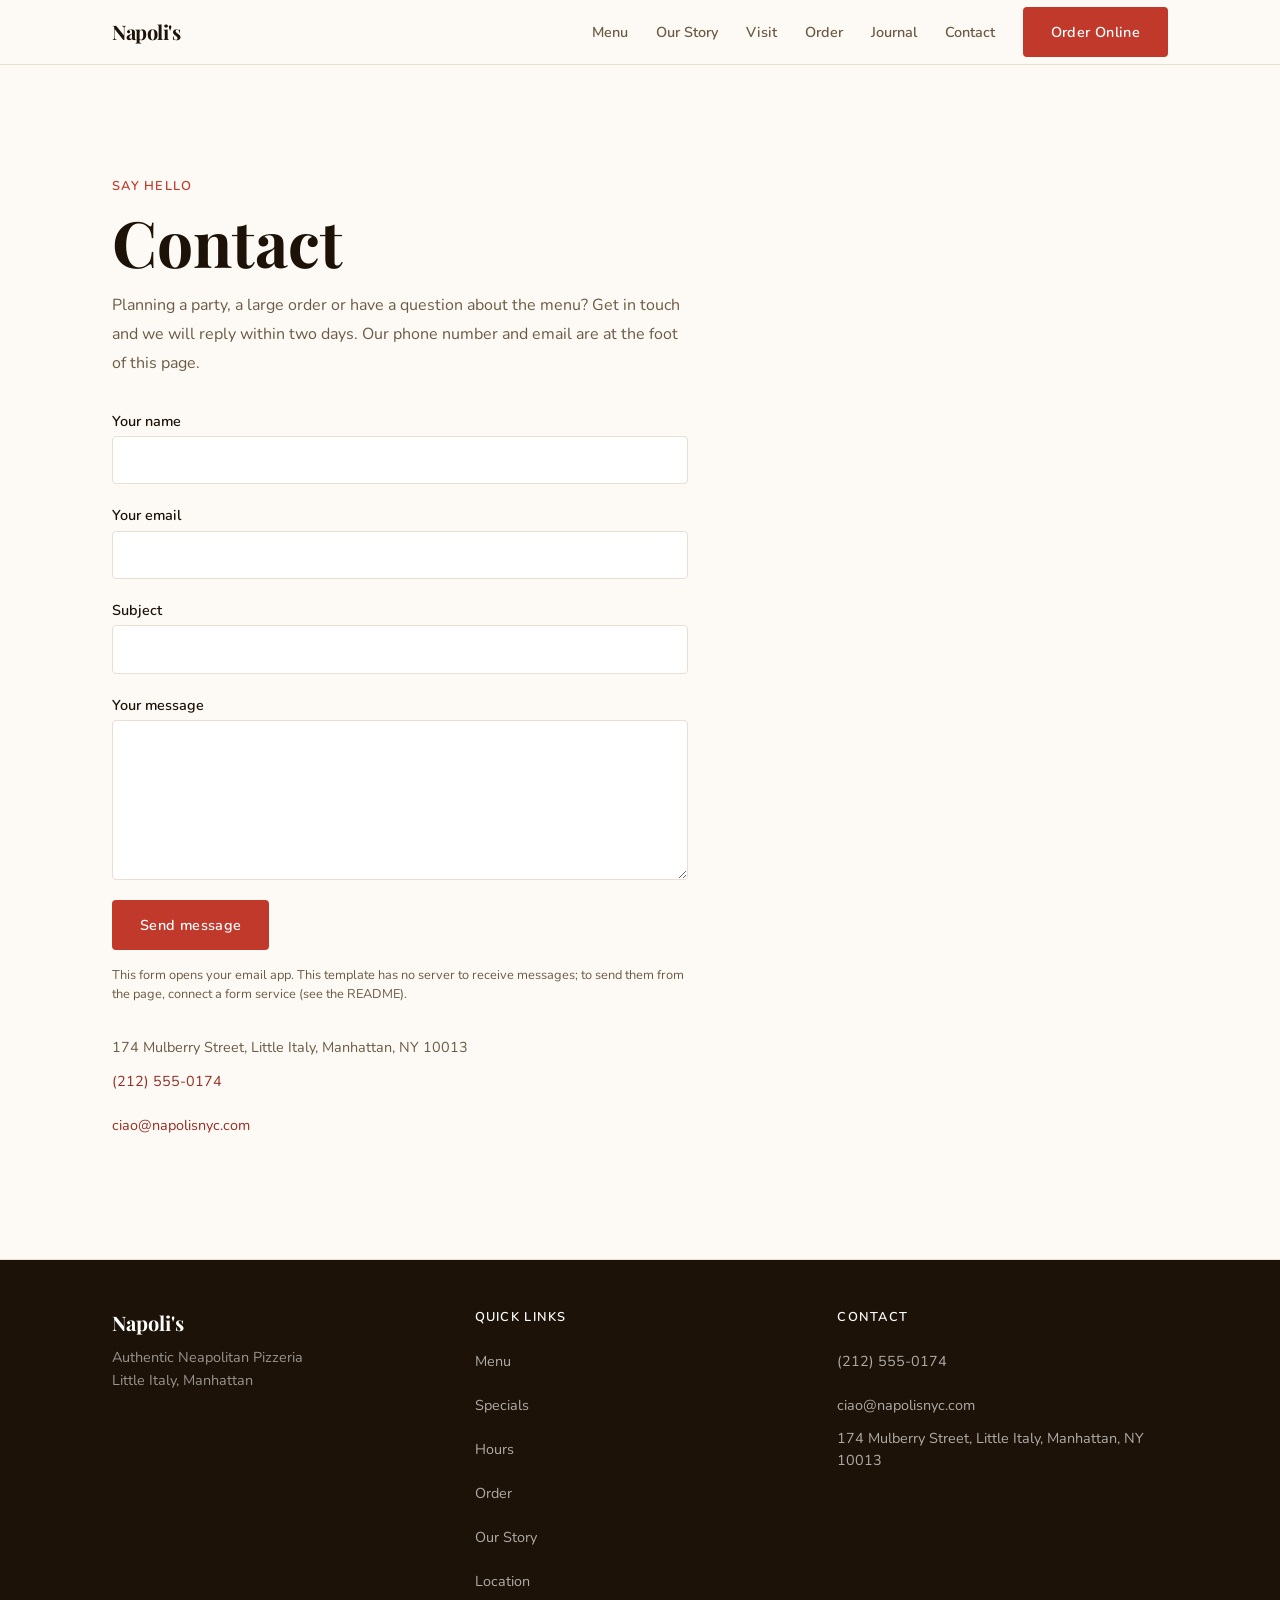
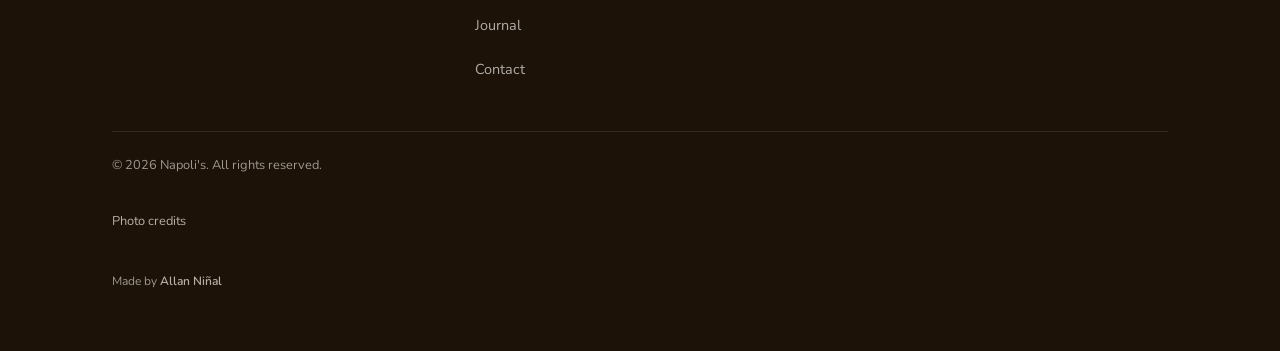
==== contact/index.html @ 5ffc7f44 "Stone Oven HTML edition 1.0.0 Co-Authored-By: Claude Sonnet 5.5 <noreply@anthropic.com> Claude-Sessi" ====
<!DOCTYPE html><html lang="en" class="scroll-smooth" id="top"> <head><meta charset="utf-8"><meta name="viewport" content="width=device-width, initial-scale=1, viewport-fit=cover"><meta name="theme-color" content="#FDFAF5"><meta name="color-scheme" content="light"><title>Contact — Napoli&#39;s</title><meta name="description" content="Write to Napoli's: a party, a large order or a question about the menu."><meta name="author" content="Marco Russo"><link rel="canonical" href="https://example.com/contact/"><meta property="og:title" content="Contact — Napoli's"><meta property="og:description" content="Write to Napoli's: a party, a large order or a question about the menu."><meta property="og:url" content="https://example.com/contact/"><meta property="og:type" content="website"><meta property="og:site_name" content="Napoli's"><meta property="og:locale" content="en_US"><meta property="og:image" content="https://example.com/og-image.png"><meta property="og:image:type" content="image/png"><meta property="og:image:width" content="1200"><meta property="og:image:height" content="630"><meta property="og:image:alt" content="Napoli's — Authentic Neapolitan Pizzeria in Little Italy, Manhattan"><meta name="twitter:card" content="summary_large_image"><meta name="twitter:title" content="Contact — Napoli's"><meta name="twitter:description" content="Write to Napoli's: a party, a large order or a question about the menu."><meta name="twitter:image" content="https://example.com/og-image.png"><meta name="twitter:image:alt" content="Napoli's — Authentic Neapolitan Pizzeria in Little Italy, Manhattan"><link rel="icon" href="../favicon.svg" type="image/svg+xml"><link rel="apple-touch-icon" href="../favicon.svg"><script type="application/ld+json">{"@context":"https://schema.org","@type":"BreadcrumbList","itemListElement":[{"@type":"ListItem","position":1,"name":"Home","item":"https://example.com/"},{"@type":"ListItem","position":2,"name":"Contact","item":"https://example.com/contact/"}]}</script><link rel="stylesheet" href="../assets/index.D8tE88VY.css"></head> <body class="min-h-screen flex flex-col antialiased bg-bg text-text"> <header class="sticky top-0 z-50 bg-bg border-b border-border" style="backdrop-filter: blur(8px); background-color: rgba(253,250,245,0.95);" data-astro-cid-ctg3m53h> <div class="container-x" data-astro-cid-ctg3m53h> <div class="flex items-center justify-between h-16 gap-4" data-astro-cid-ctg3m53h> <!-- Logo / Name --> <a href="../index.html" class="font-display font-bold text-xl text-text tracking-tight hover:text-accent transition-colors inline-flex items-center" style="min-height:44px;" aria-label="Napoli's — home" data-astro-cid-ctg3m53h> Napoli&#39;s </a> <!-- Desktop nav --> <nav class="hidden lg:flex items-center gap-1" aria-label="Main navigation" data-astro-cid-ctg3m53h> <a href="../menu/index.html" class="nav-link px-3 py-2 text-sm font-sans font-semibold text-text-muted hover:text-accent transition-colors rounded" data-astro-cid-ctg3m53h>Menu</a><a href="../index.html#story" class="nav-link px-3 py-2 text-sm font-sans font-semibold text-text-muted hover:text-accent transition-colors rounded" data-astro-cid-ctg3m53h>Our Story</a><a href="../index.html#hours" class="nav-link px-3 py-2 text-sm font-sans font-semibold text-text-muted hover:text-accent transition-colors rounded" data-astro-cid-ctg3m53h>Visit</a><a href="../index.html#order" class="nav-link px-3 py-2 text-sm font-sans font-semibold text-text-muted hover:text-accent transition-colors rounded" data-astro-cid-ctg3m53h>Order</a><a href="../journal/index.html" class="nav-link px-3 py-2 text-sm font-sans font-semibold text-text-muted hover:text-accent transition-colors rounded" data-astro-cid-ctg3m53h>Journal</a><a href="./index.html" class="nav-link px-3 py-2 text-sm font-sans font-semibold text-text-muted hover:text-accent transition-colors rounded" data-astro-cid-ctg3m53h>Contact</a> <a href="../index.html#order" class="btn-primary ml-3 text-sm" style="min-height:44px;" data-astro-cid-ctg3m53h>Order Online</a> </nav> <!-- Phone: menu (no JavaScript) --> <details class="mobile-menu lg:hidden" data-astro-cid-ctg3m53h> <summary aria-label="Menu" data-astro-cid-ctg3m53h>Menu</summary> <nav aria-label="Mobile navigation" data-astro-cid-ctg3m53h> <a href="../menu/index.html" data-astro-cid-ctg3m53h>Menu</a><a href="../index.html#story" data-astro-cid-ctg3m53h>Our Story</a><a href="../index.html#hours" data-astro-cid-ctg3m53h>Visit</a><a href="../index.html#order" data-astro-cid-ctg3m53h>Order</a><a href="../journal/index.html" data-astro-cid-ctg3m53h>Journal</a><a href="./index.html" data-astro-cid-ctg3m53h>Contact</a> <a href="../index.html#order" class="mobile-menu__cta" data-astro-cid-ctg3m53h>Order Online</a> </nav> </details> </div> </div> </header>  <main class="flex-1">  <section class="container-x section-gap" aria-labelledby="contact-heading"> <div class="max-w-xl"> <p class="label-eyebrow mb-3">Say hello</p> <h1 id="contact-heading" class="font-display font-bold text-text" style="font-size: clamp(2.5rem, 6vw, 4rem); line-height: 1.05;">Contact</h1> <p class="mt-4 text-base text-text-muted" style="line-height: 1.8;">Planning a party, a large order or have a question about the menu? Get in touch and we will reply within two days. Our phone number and email are at the foot of this page.</p> <!--
        No back end. This form opens the visitor's email app, addressed to the
        address below. To send messages from the page itself, point `action` at a
        form service (Formspree, Formspark, Web3Forms, Netlify Forms...), remove
        enctype, and set method="post" as that service describes.
      --> <form action="mailto:ciao@napolisnyc.com" method="post" enctype="text/plain" class="mt-8 grid gap-5"> <label class="grid gap-1 text-sm font-semibold text-text">Your name
<input type="text" name="name" required autocomplete="name" class="form-input" style="min-height: 44px;"> </label> <label class="grid gap-1 text-sm font-semibold text-text">Your email
<input type="email" name="email" required autocomplete="email" class="form-input" style="min-height: 44px;"> </label> <label class="grid gap-1 text-sm font-semibold text-text">Subject
<input type="text" name="subject" class="form-input" style="min-height: 44px;"> </label> <label class="grid gap-1 text-sm font-semibold text-text">Your message
<textarea name="message" rows="6" required class="form-input"></textarea> </label> <div><button type="submit" class="btn-primary" style="min-height: 44px;">Send message</button></div> </form> <p class="mt-4 text-xs text-text-muted">
This form opens your email app. This template has no server to receive messages; to send them from the page, connect a form service (see the README).
</p> <address class="not-italic mt-8 text-sm text-text-muted"> 174 Mulberry Street, Little Italy, Manhattan, NY 10013<br> <a href="tel:2125550174" class="text-accent-dark" style="display: inline-flex; align-items: center; min-height: 44px;">(212) 555-0174</a><br> <a href="mailto:ciao@napolisnyc.com" class="text-accent-dark" style="display: inline-flex; align-items: center; min-height: 44px;">ciao@napolisnyc.com</a> </address> </div> </section>  </main> <footer class="bg-text py-12 border-t border-border" style="background-color:#1C1208;" data-astro-cid-gcn2mc3v> <div class="container-x" data-astro-cid-gcn2mc3v> <div class="grid sm:grid-cols-3 gap-8 mb-10" data-astro-cid-gcn2mc3v> <!-- Brand --> <div data-astro-cid-gcn2mc3v> <p class="font-display font-bold text-xl mb-2" style="color:#FFFFFF;" data-astro-cid-gcn2mc3v>Napoli&#39;s</p> <p class="font-sans text-sm leading-relaxed" style="color:rgba(255,255,255,0.55);" data-astro-cid-gcn2mc3v> Authentic Neapolitan Pizzeria<br data-astro-cid-gcn2mc3v> Little Italy, Manhattan </p> </div> <!-- Quick links --> <nav aria-label="Footer navigation" data-astro-cid-gcn2mc3v> <p class="font-sans text-xs font-semibold uppercase tracking-widest mb-3" style="color:#FFFFFF;" data-astro-cid-gcn2mc3v>Quick Links</p> <ul data-astro-cid-gcn2mc3v> <li data-astro-cid-gcn2mc3v> <a href="../menu/index.html" class="font-sans text-sm hover:text-accent transition-colors" style="color:rgba(255,255,255,0.65);display:flex;align-items:center;min-height:44px;" data-astro-cid-gcn2mc3v> Menu </a> </li><li data-astro-cid-gcn2mc3v> <a href="../index.html#specials" class="font-sans text-sm hover:text-accent transition-colors" style="color:rgba(255,255,255,0.65);display:flex;align-items:center;min-height:44px;" data-astro-cid-gcn2mc3v> Specials </a> </li><li data-astro-cid-gcn2mc3v> <a href="../index.html#hours" class="font-sans text-sm hover:text-accent transition-colors" style="color:rgba(255,255,255,0.65);display:flex;align-items:center;min-height:44px;" data-astro-cid-gcn2mc3v> Hours </a> </li><li data-astro-cid-gcn2mc3v> <a href="../index.html#order" class="font-sans text-sm hover:text-accent transition-colors" style="color:rgba(255,255,255,0.65);display:flex;align-items:center;min-height:44px;" data-astro-cid-gcn2mc3v> Order </a> </li><li data-astro-cid-gcn2mc3v> <a href="../index.html#story" class="font-sans text-sm hover:text-accent transition-colors" style="color:rgba(255,255,255,0.65);display:flex;align-items:center;min-height:44px;" data-astro-cid-gcn2mc3v> Our Story </a> </li><li data-astro-cid-gcn2mc3v> <a href="../index.html#location" class="font-sans text-sm hover:text-accent transition-colors" style="color:rgba(255,255,255,0.65);display:flex;align-items:center;min-height:44px;" data-astro-cid-gcn2mc3v> Location </a> </li><li data-astro-cid-gcn2mc3v> <a href="../journal/index.html" class="font-sans text-sm hover:text-accent transition-colors" style="color:rgba(255,255,255,0.65);display:flex;align-items:center;min-height:44px;" data-astro-cid-gcn2mc3v> Journal </a> </li><li data-astro-cid-gcn2mc3v> <a href="./index.html" class="font-sans text-sm hover:text-accent transition-colors" style="color:rgba(255,255,255,0.65);display:flex;align-items:center;min-height:44px;" data-astro-cid-gcn2mc3v> Contact </a> </li> </ul> </nav> <!-- Contact --> <div data-astro-cid-gcn2mc3v> <p class="font-sans text-xs font-semibold uppercase tracking-widest mb-3" style="color:#FFFFFF;" data-astro-cid-gcn2mc3v>Contact</p> <ul data-astro-cid-gcn2mc3v> <li data-astro-cid-gcn2mc3v> <a href="tel:2125550174" class="font-sans text-sm hover:text-accent transition-colors" style="color:rgba(255,255,255,0.65);display:flex;align-items:center;min-height:44px;" data-astro-cid-gcn2mc3v> (212) 555-0174 </a> </li> <li data-astro-cid-gcn2mc3v> <a href="mailto:ciao@napolisnyc.com" class="font-sans text-sm hover:text-accent transition-colors" style="color:rgba(255,255,255,0.65);display:flex;align-items:center;min-height:44px;" data-astro-cid-gcn2mc3v> ciao@napolisnyc.com </a> </li> <li data-astro-cid-gcn2mc3v> <a href="https://maps.google.com/?q=174+Mulberry+Street+New+York+NY+10013" class="font-sans text-sm hover:text-accent transition-colors" style="color:rgba(255,255,255,0.65);display:flex;align-items:center;min-height:44px;" target="_blank" rel="noopener noreferrer" data-astro-cid-gcn2mc3v> 174 Mulberry Street, Little Italy, Manhattan, NY 10013 </a> </li> </ul> </div> </div> <div class="border-t pt-6 flex flex-col sm:flex-row items-center justify-between gap-4" style="border-color:rgba(255,255,255,0.1);" data-astro-cid-gcn2mc3v> <p class="font-sans text-xs" style="color:#9E9890;" data-astro-cid-gcn2mc3v>
&copy; 2026 Napoli&#39;s. All rights reserved.
</p> </div> <!-- Photo credits. Required while you use the demo photos (Unsplash asks for
         the photographer and a link). Delete this whole <details> block once you
         have replaced the photos with your own. --> <details class="mt-6 text-xs" style="color:#B8B0A8;" data-photo-credits data-astro-cid-gcn2mc3v> <summary style="cursor:pointer;min-height:44px;display:flex;align-items:center;" data-astro-cid-gcn2mc3v>Photo credits</summary> <p class="mt-2" data-astro-cid-gcn2mc3v>
Demo photographs from <a href="https://unsplash.com/?utm_source=allanninal_dev&utm_medium=referral" style="color:#FFFFFF;text-decoration:underline;" data-astro-cid-gcn2mc3v>Unsplash</a>. Replace them, and these credits, with your own before launch.
</p> <ul class="mt-2 space-y-1" data-astro-cid-gcn2mc3v> <li data-astro-cid-gcn2mc3v>The wood-fired oven: Photo by <a href="https://unsplash.com/@weareambitious?utm_source=allanninal_dev&utm_medium=referral" style="color:#FFFFFF;text-decoration:underline;" data-astro-cid-gcn2mc3v>Ambitious Studio* / Rick Barrett</a> on <a href="https://unsplash.com/photos/souvaTHUJkY?utm_source=allanninal_dev&utm_medium=referral" style="color:#FFFFFF;text-decoration:underline;" data-astro-cid-gcn2mc3v>Unsplash</a></li><li data-astro-cid-gcn2mc3v>A Margherita pizza: Photo by <a href="https://unsplash.com/@aurel__lens?utm_source=allanninal_dev&utm_medium=referral" style="color:#FFFFFF;text-decoration:underline;" data-astro-cid-gcn2mc3v>Aurélien Lemasson-Théobald</a> on <a href="https://unsplash.com/photos/x00CzBt4Dfk?utm_source=allanninal_dev&utm_medium=referral" style="color:#FFFFFF;text-decoration:underline;" data-astro-cid-gcn2mc3v>Unsplash</a></li> </ul> </details>  <p class="maker-credit" data-maker-credit="1" data-astro-cid-gcn2mc3v>Made by <a style="display: inline-flex; align-items: center; min-height: 44px;" href="https://www.linkedin.com/in/allanninal/" data-maker-credit="1" target="_blank" rel="noopener noreferrer" data-astro-cid-gcn2mc3v>Allan Ni&ntilde;al</a></p> </div> </footer>   <!-- Scroll-reveal observer --> <script>
      (function () {
        if (!window.IntersectionObserver) return;
        var els = document.querySelectorAll('.reveal');
        var observer = new IntersectionObserver(
          function (entries) {
            entries.forEach(function (entry) {
              if (entry.isIntersecting) {
                entry.target.classList.add('visible');
                observer.unobserve(entry.target);
              }
            });
          },
          { threshold: 0.08 }
        );
        els.forEach(function (el) { observer.observe(el); });
      })();
    </script> </body> </html>
---- assets/index.D8tE88VY.css ----
@font-face{font-family:Playfair Display;font-style:normal;font-display:swap;font-weight:400;src:url(./playfair-display-cyrillic-400-normal.CjW2EstV.woff2) format("woff2"),url(./playfair-display-cyrillic-400-normal.ZiRag6zj.woff) format("woff");unicode-range:U+0301,U+0400-045F,U+0490-0491,U+04B0-04B1,U+2116}@font-face{font-family:Playfair Display;font-style:normal;font-display:swap;font-weight:400;src:url(./playfair-display-vietnamese-400-normal.BV2APVTb.woff2) format("woff2"),url(./playfair-display-vietnamese-400-normal.BbvUAu4N.woff) format("woff");unicode-range:U+0102-0103,U+0110-0111,U+0128-0129,U+0168-0169,U+01A0-01A1,U+01AF-01B0,U+0300-0301,U+0303-0304,U+0308-0309,U+0323,U+0329,U+1EA0-1EF9,U+20AB}@font-face{font-family:Playfair Display;font-style:normal;font-display:swap;font-weight:400;src:url(./playfair-display-latin-ext-400-normal.BxlSGspa.woff2) format("woff2"),url(./playfair-display-latin-ext-400-normal.qdZwdvNS.woff) format("woff");unicode-range:U+0100-02BA,U+02BD-02C5,U+02C7-02CC,U+02CE-02D7,U+02DD-02FF,U+0304,U+0308,U+0329,U+1D00-1DBF,U+1E00-1E9F,U+1EF2-1EFF,U+2020,U+20A0-20AB,U+20AD-20C0,U+2113,U+2C60-2C7F,U+A720-A7FF}@font-face{font-family:Playfair Display;font-style:normal;font-display:swap;font-weight:400;src:url(./playfair-display-latin-400-normal.CFtfchNt.woff2) format("woff2"),url(./playfair-display-latin-400-normal.DHYHbkg3.woff) format("woff");unicode-range:U+0000-00FF,U+0131,U+0152-0153,U+02BB-02BC,U+02C6,U+02DA,U+02DC,U+0304,U+0308,U+0329,U+2000-206F,U+20AC,U+2122,U+2191,U+2193,U+2212,U+2215,U+FEFF,U+FFFD}@font-face{font-family:Playfair Display;font-style:italic;font-display:swap;font-weight:400;src:url(./playfair-display-cyrillic-400-italic.drKdN10-.woff2) format("woff2"),url(./playfair-display-cyrillic-400-italic.24vVh5t9.woff) format("woff");unicode-range:U+0301,U+0400-045F,U+0490-0491,U+04B0-04B1,U+2116}@font-face{font-family:Playfair Display;font-style:italic;font-display:swap;font-weight:400;src:url(./playfair-display-vietnamese-400-italic.CD15TOr5.woff2) format("woff2"),url(./playfair-display-vietnamese-400-italic.Cpv4sfwY.woff) format("woff");unicode-range:U+0102-0103,U+0110-0111,U+0128-0129,U+0168-0169,U+01A0-01A1,U+01AF-01B0,U+0300-0301,U+0303-0304,U+0308-0309,U+0323,U+0329,U+1EA0-1EF9,U+20AB}@font-face{font-family:Playfair Display;font-style:italic;font-display:swap;font-weight:400;src:url(./playfair-display-latin-ext-400-italic.zVOgzDMq.woff2) format("woff2"),url(./playfair-display-latin-ext-400-italic.CZOjvne0.woff) format("woff");unicode-range:U+0100-02BA,U+02BD-02C5,U+02C7-02CC,U+02CE-02D7,U+02DD-02FF,U+0304,U+0308,U+0329,U+1D00-1DBF,U+1E00-1E9F,U+1EF2-1EFF,U+2020,U+20A0-20AB,U+20AD-20C0,U+2113,U+2C60-2C7F,U+A720-A7FF}@font-face{font-family:Playfair Display;font-style:italic;font-display:swap;font-weight:400;src:url(./playfair-display-latin-400-italic.LeeEXsx5.woff2) format("woff2"),url(./playfair-display-latin-400-italic.hIeePEuE.woff) format("woff");unicode-range:U+0000-00FF,U+0131,U+0152-0153,U+02BB-02BC,U+02C6,U+02DA,U+02DC,U+0304,U+0308,U+0329,U+2000-206F,U+20AC,U+2122,U+2191,U+2193,U+2212,U+2215,U+FEFF,U+FFFD}@font-face{font-family:Playfair Display;font-style:normal;font-display:swap;font-weight:700;src:url(./playfair-display-cyrillic-700-normal.Dw3uKy19.woff2) format("woff2"),url(./playfair-display-cyrillic-700-normal.Dk1mTcxf.woff) format("woff");unicode-range:U+0301,U+0400-045F,U+0490-0491,U+04B0-04B1,U+2116}@font-face{font-family:Playfair Display;font-style:normal;font-display:swap;font-weight:700;src:url(./playfair-display-vietnamese-700-normal.CaKJSIny.woff2) format("woff2"),url(./playfair-display-vietnamese-700-normal.Cr1rw0mr.woff) format("woff");unicode-range:U+0102-0103,U+0110-0111,U+0128-0129,U+0168-0169,U+01A0-01A1,U+01AF-01B0,U+0300-0301,U+0303-0304,U+0308-0309,U+0323,U+0329,U+1EA0-1EF9,U+20AB}@font-face{font-family:Playfair Display;font-style:normal;font-display:swap;font-weight:700;src:url(./playfair-display-latin-ext-700-normal.C58ejOkc.woff2) format("woff2"),url(./playfair-display-latin-ext-700-normal.D5HUU8GT.woff) format("woff");unicode-range:U+0100-02BA,U+02BD-02C5,U+02C7-02CC,U+02CE-02D7,U+02DD-02FF,U+0304,U+0308,U+0329,U+1D00-1DBF,U+1E00-1E9F,U+1EF2-1EFF,U+2020,U+20A0-20AB,U+20AD-20C0,U+2113,U+2C60-2C7F,U+A720-A7FF}@font-face{font-family:Playfair Display;font-style:normal;font-display:swap;font-weight:700;src:url(./playfair-display-latin-700-normal.CuDiGg7c.woff2) format("woff2"),url(./playfair-display-latin-700-normal.Bc_1Q1cG.woff) format("woff");unicode-range:U+0000-00FF,U+0131,U+0152-0153,U+02BB-02BC,U+02C6,U+02DA,U+02DC,U+0304,U+0308,U+0329,U+2000-206F,U+20AC,U+2122,U+2191,U+2193,U+2212,U+2215,U+FEFF,U+FFFD}@font-face{font-family:Playfair Display;font-style:italic;font-display:swap;font-weight:700;src:url(./playfair-display-cyrillic-700-italic.DNZWWj68.woff2) format("woff2"),url(./playfair-display-cyrillic-700-italic.Bs5sqlIY.woff) format("woff");unicode-range:U+0301,U+0400-045F,U+0490-0491,U+04B0-04B1,U+2116}@font-face{font-family:Playfair Display;font-style:italic;font-display:swap;font-weight:700;src:url(./playfair-display-vietnamese-700-italic.BhFv1_vq.woff2) format("woff2"),url(./playfair-display-vietnamese-700-italic.DIDyk811.woff) format("woff");unicode-range:U+0102-0103,U+0110-0111,U+0128-0129,U+0168-0169,U+01A0-01A1,U+01AF-01B0,U+0300-0301,U+0303-0304,U+0308-0309,U+0323,U+0329,U+1EA0-1EF9,U+20AB}@font-face{font-family:Playfair Display;font-style:italic;font-display:swap;font-weight:700;src:url(./playfair-display-latin-ext-700-italic.DsMbH0-z.woff2) format("woff2"),url(./playfair-display-latin-ext-700-italic.BF6mSdbu.woff) format("woff");unicode-range:U+0100-02BA,U+02BD-02C5,U+02C7-02CC,U+02CE-02D7,U+02DD-02FF,U+0304,U+0308,U+0329,U+1D00-1DBF,U+1E00-1E9F,U+1EF2-1EFF,U+2020,U+20A0-20AB,U+20AD-20C0,U+2113,U+2C60-2C7F,U+A720-A7FF}@font-face{font-family:Playfair Display;font-style:italic;font-display:swap;font-weight:700;src:url(./playfair-display-latin-700-italic.CB566L-e.woff2) format("woff2"),url(./playfair-display-latin-700-italic.DgrU7w_p.woff) format("woff");unicode-range:U+0000-00FF,U+0131,U+0152-0153,U+02BB-02BC,U+02C6,U+02DA,U+02DC,U+0304,U+0308,U+0329,U+2000-206F,U+20AC,U+2122,U+2191,U+2193,U+2212,U+2215,U+FEFF,U+FFFD}@font-face{font-family:Nunito;font-style:normal;font-display:swap;font-weight:300;src:url(./nunito-cyrillic-ext-300-normal.ChMQLIrm.woff2) format("woff2"),url(./nunito-cyrillic-ext-300-normal.BDHtqmCR.woff) format("woff");unicode-range:U+0460-052F,U+1C80-1C8A,U+20B4,U+2DE0-2DFF,U+A640-A69F,U+FE2E-FE2F}@font-face{font-family:Nunito;font-style:normal;font-display:swap;font-weight:300;src:url(./nunito-cyrillic-300-normal.BPQV259B.woff2) format("woff2"),url(./nunito-cyrillic-300-normal.g5qSsvc0.woff) format("woff");unicode-range:U+0301,U+0400-045F,U+0490-0491,U+04B0-04B1,U+2116}@font-face{font-family:Nunito;font-style:normal;font-display:swap;font-weight:300;src:url(./nunito-vietnamese-300-normal.mLneKULB.woff2) format("woff2"),url(./nunito-vietnamese-300-normal.DATld5Vw.woff) format("woff");unicode-range:U+0102-0103,U+0110-0111,U+0128-0129,U+0168-0169,U+01A0-01A1,U+01AF-01B0,U+0300-0301,U+0303-0304,U+0308-0309,U+0323,U+0329,U+1EA0-1EF9,U+20AB}@font-face{font-family:Nunito;font-style:normal;font-display:swap;font-weight:300;src:url(./nunito-latin-ext-300-normal.D1SyVuPt.woff2) format("woff2"),url(./nunito-latin-ext-300-normal.DfqbmdMl.woff) format("woff");unicode-range:U+0100-02BA,U+02BD-02C5,U+02C7-02CC,U+02CE-02D7,U+02DD-02FF,U+0304,U+0308,U+0329,U+1D00-1DBF,U+1E00-1E9F,U+1EF2-1EFF,U+2020,U+20A0-20AB,U+20AD-20C0,U+2113,U+2C60-2C7F,U+A720-A7FF}@font-face{font-family:Nunito;font-style:normal;font-display:swap;font-weight:300;src:url(./nunito-latin-300-normal.COoPE5VN.woff2) format("woff2"),url(./nunito-latin-300-normal.C3ZIKvzv.woff) format("woff");unicode-range:U+0000-00FF,U+0131,U+0152-0153,U+02BB-02BC,U+02C6,U+02DA,U+02DC,U+0304,U+0308,U+0329,U+2000-206F,U+20AC,U+2122,U+2191,U+2193,U+2212,U+2215,U+FEFF,U+FFFD}@font-face{font-family:Nunito;font-style:normal;font-display:swap;font-weight:400;src:url(./nunito-cyrillic-ext-400-normal.CuPM9foi.woff2) format("woff2"),url(./nunito-cyrillic-ext-400-normal.xaE7D4Sw.woff) format("woff");unicode-range:U+0460-052F,U+1C80-1C8A,U+20B4,U+2DE0-2DFF,U+A640-A69F,U+FE2E-FE2F}@font-face{font-family:Nunito;font-style:normal;font-display:swap;font-weight:400;src:url(./nunito-cyrillic-400-normal.xAOo5cBP.woff2) format("woff2"),url(./nunito-cyrillic-400-normal.D1j0u8EH.woff) format("woff");unicode-range:U+0301,U+0400-045F,U+0490-0491,U+04B0-04B1,U+2116}@font-face{font-family:Nunito;font-style:normal;font-display:swap;font-weight:400;src:url(./nunito-vietnamese-400-normal.BHkVbP3T.woff2) format("woff2"),url(./nunito-vietnamese-400-normal.DtOtW02z.woff) format("woff");unicode-range:U+0102-0103,U+0110-0111,U+0128-0129,U+0168-0169,U+01A0-01A1,U+01AF-01B0,U+0300-0301,U+0303-0304,U+0308-0309,U+0323,U+0329,U+1EA0-1EF9,U+20AB}@font-face{font-family:Nunito;font-style:normal;font-display:swap;font-weight:400;src:url(./nunito-latin-ext-400-normal.i-8OOpdj.woff2) format("woff2"),url(./nunito-latin-ext-400-normal.CjMJVfGn.woff) format("woff");unicode-range:U+0100-02BA,U+02BD-02C5,U+02C7-02CC,U+02CE-02D7,U+02DD-02FF,U+0304,U+0308,U+0329,U+1D00-1DBF,U+1E00-1E9F,U+1EF2-1EFF,U+2020,U+20A0-20AB,U+20AD-20C0,U+2113,U+2C60-2C7F,U+A720-A7FF}@font-face{font-family:Nunito;font-style:normal;font-display:swap;font-weight:400;src:url(./nunito-latin-400-normal.r8SDr6Up.woff2) format("woff2"),url(./nunito-latin-400-normal.DKg4f3fz.woff) format("woff");unicode-range:U+0000-00FF,U+0131,U+0152-0153,U+02BB-02BC,U+02C6,U+02DA,U+02DC,U+0304,U+0308,U+0329,U+2000-206F,U+20AC,U+2122,U+2191,U+2193,U+2212,U+2215,U+FEFF,U+FFFD}@font-face{font-family:Nunito;font-style:normal;font-display:swap;font-weight:500;src:url(./nunito-cyrillic-ext-500-normal.BooqzoBf.woff2) format("woff2"),url(./nunito-cyrillic-ext-500-normal.ryWF3qTI.woff) format("woff");unicode-range:U+0460-052F,U+1C80-1C8A,U+20B4,U+2DE0-2DFF,U+A640-A69F,U+FE2E-FE2F}@font-face{font-family:Nunito;font-style:normal;font-display:swap;font-weight:500;src:url(./nunito-cyrillic-500-normal.C7KGZCzc.woff2) format("woff2"),url(./nunito-cyrillic-500-normal.CsSUaxYY.woff) format("woff");unicode-range:U+0301,U+0400-045F,U+0490-0491,U+04B0-04B1,U+2116}@font-face{font-family:Nunito;font-style:normal;font-display:swap;font-weight:500;src:url(./nunito-vietnamese-500-normal.BpqpEYcO.woff2) format("woff2"),url(./nunito-vietnamese-500-normal.9ShSsgIA.woff) format("woff");unicode-range:U+0102-0103,U+0110-0111,U+0128-0129,U+0168-0169,U+01A0-01A1,U+01AF-01B0,U+0300-0301,U+0303-0304,U+0308-0309,U+0323,U+0329,U+1EA0-1EF9,U+20AB}@font-face{font-family:Nunito;font-style:normal;font-display:swap;font-weight:500;src:url(./nunito-latin-ext-500-normal.DpF2BH_v.woff2) format("woff2"),url(./nunito-latin-ext-500-normal.CVNQN0KE.woff) format("woff");unicode-range:U+0100-02BA,U+02BD-02C5,U+02C7-02CC,U+02CE-02D7,U+02DD-02FF,U+0304,U+0308,U+0329,U+1D00-1DBF,U+1E00-1E9F,U+1EF2-1EFF,U+2020,U+20A0-20AB,U+20AD-20C0,U+2113,U+2C60-2C7F,U+A720-A7FF}@font-face{font-family:Nunito;font-style:normal;font-display:swap;font-weight:500;src:url(./nunito-latin-500-normal.EugFkASW.woff2) format("woff2"),url(./nunito-latin-500-normal.B5klmw3Q.woff) format("woff");unicode-range:U+0000-00FF,U+0131,U+0152-0153,U+02BB-02BC,U+02C6,U+02DA,U+02DC,U+0304,U+0308,U+0329,U+2000-206F,U+20AC,U+2122,U+2191,U+2193,U+2212,U+2215,U+FEFF,U+FFFD}@font-face{font-family:Nunito;font-style:normal;font-display:swap;font-weight:600;src:url(./nunito-cyrillic-ext-600-normal.CWPPjBOD.woff2) format("woff2"),url(./nunito-cyrillic-ext-600-normal.vnfu4DTE.woff) format("woff");unicode-range:U+0460-052F,U+1C80-1C8A,U+20B4,U+2DE0-2DFF,U+A640-A69F,U+FE2E-FE2F}@font-face{font-family:Nunito;font-style:normal;font-display:swap;font-weight:600;src:url(./nunito-cyrillic-600-normal.DJGQ2h05.woff2) format("woff2"),url(./nunito-cyrillic-600-normal.BUjmtIuu.woff) format("woff");unicode-range:U+0301,U+0400-045F,U+0490-0491,U+04B0-04B1,U+2116}@font-face{font-family:Nunito;font-style:normal;font-display:swap;font-weight:600;src:url(./nunito-vietnamese-600-normal.BY8O6Cug.woff2) format("woff2"),url(./nunito-vietnamese-600-normal.DO1RqFw5.woff) format("woff");unicode-range:U+0102-0103,U+0110-0111,U+0128-0129,U+0168-0169,U+01A0-01A1,U+01AF-01B0,U+0300-0301,U+0303-0304,U+0308-0309,U+0323,U+0329,U+1EA0-1EF9,U+20AB}@font-face{font-family:Nunito;font-style:normal;font-display:swap;font-weight:600;src:url(./nunito-latin-ext-600-normal.Dd9Zuxh1.woff2) format("woff2"),url(./nunito-latin-ext-600-normal.BKUpuB78.woff) format("woff");unicode-range:U+0100-02BA,U+02BD-02C5,U+02C7-02CC,U+02CE-02D7,U+02DD-02FF,U+0304,U+0308,U+0329,U+1D00-1DBF,U+1E00-1E9F,U+1EF2-1EFF,U+2020,U+20A0-20AB,U+20AD-20C0,U+2113,U+2C60-2C7F,U+A720-A7FF}@font-face{font-family:Nunito;font-style:normal;font-display:swap;font-weight:600;src:url(./nunito-latin-600-normal.Br8yIETf.woff2) format("woff2"),url(./nunito-latin-600-normal.Cd0eNu1l.woff) format("woff");unicode-range:U+0000-00FF,U+0131,U+0152-0153,U+02BB-02BC,U+02C6,U+02DA,U+02DC,U+0304,U+0308,U+0329,U+2000-206F,U+20AC,U+2122,U+2191,U+2193,U+2212,U+2215,U+FEFF,U+FFFD}@font-face{font-family:Nunito;font-style:normal;font-display:swap;font-weight:700;src:url(./nunito-cyrillic-ext-700-normal.BuR0mlCG.woff2) format("woff2"),url(./nunito-cyrillic-ext-700-normal.DfoqN4Gs.woff) format("woff");unicode-range:U+0460-052F,U+1C80-1C8A,U+20B4,U+2DE0-2DFF,U+A640-A69F,U+FE2E-FE2F}@font-face{font-family:Nunito;font-style:normal;font-display:swap;font-weight:700;src:url(./nunito-cyrillic-700-normal.DP36NgGt.woff2) format("woff2"),url(./nunito-cyrillic-700-normal.DfHRUDv-.woff) format("woff");unicode-range:U+0301,U+0400-045F,U+0490-0491,U+04B0-04B1,U+2116}@font-face{font-family:Nunito;font-style:normal;font-display:swap;font-weight:700;src:url(./nunito-vietnamese-700-normal.Ch8EUCfz.woff2) format("woff2"),url(./nunito-vietnamese-700-normal.C9SQsXvj.woff) format("woff");unicode-range:U+0102-0103,U+0110-0111,U+0128-0129,U+0168-0169,U+01A0-01A1,U+01AF-01B0,U+0300-0301,U+0303-0304,U+0308-0309,U+0323,U+0329,U+1EA0-1EF9,U+20AB}@font-face{font-family:Nunito;font-style:normal;font-display:swap;font-weight:700;src:url(./nunito-latin-ext-700-normal.BWeMsAzO.woff2) format("woff2"),url(./nunito-latin-ext-700-normal.D4woHhbd.woff) format("woff");unicode-range:U+0100-02BA,U+02BD-02C5,U+02C7-02CC,U+02CE-02D7,U+02DD-02FF,U+0304,U+0308,U+0329,U+1D00-1DBF,U+1E00-1E9F,U+1EF2-1EFF,U+2020,U+20A0-20AB,U+20AD-20C0,U+2113,U+2C60-2C7F,U+A720-A7FF}@font-face{font-family:Nunito;font-style:normal;font-display:swap;font-weight:700;src:url(./nunito-latin-700-normal.Dort48En.woff2) format("woff2"),url(./nunito-latin-700-normal.OcDqTBcA.woff) format("woff");unicode-range:U+0000-00FF,U+0131,U+0152-0153,U+02BB-02BC,U+02C6,U+02DA,U+02DC,U+0304,U+0308,U+0329,U+2000-206F,U+20AC,U+2122,U+2191,U+2193,U+2212,U+2215,U+FEFF,U+FFFD}*,:before,:after{--tw-border-spacing-x: 0;--tw-border-spacing-y: 0;--tw-translate-x: 0;--tw-translate-y: 0;--tw-rotate: 0;--tw-skew-x: 0;--tw-skew-y: 0;--tw-scale-x: 1;--tw-scale-y: 1;--tw-pan-x: ;--tw-pan-y: ;--tw-pinch-zoom: ;--tw-scroll-snap-strictness: proximity;--tw-gradient-from-position: ;--tw-gradient-via-position: ;--tw-gradient-to-position: ;--tw-ordinal: ;--tw-slashed-zero: ;--tw-numeric-figure: ;--tw-numeric-spacing: ;--tw-numeric-fraction: ;--tw-ring-inset: ;--tw-ring-offset-width: 0px;--tw-ring-offset-color: #fff;--tw-ring-color: rgb(59 130 246 / .5);--tw-ring-offset-shadow: 0 0 #0000;--tw-ring-shadow: 0 0 #0000;--tw-shadow: 0 0 #0000;--tw-shadow-colored: 0 0 #0000;--tw-blur: ;--tw-brightness: ;--tw-contrast: ;--tw-grayscale: ;--tw-hue-rotate: ;--tw-invert: ;--tw-saturate: ;--tw-sepia: ;--tw-drop-shadow: ;--tw-backdrop-blur: ;--tw-backdrop-brightness: ;--tw-backdrop-contrast: ;--tw-backdrop-grayscale: ;--tw-backdrop-hue-rotate: ;--tw-backdrop-invert: ;--tw-backdrop-opacity: ;--tw-backdrop-saturate: ;--tw-backdrop-sepia: ;--tw-contain-size: ;--tw-contain-layout: ;--tw-contain-paint: ;--tw-contain-style: }::backdrop{--tw-border-spacing-x: 0;--tw-border-spacing-y: 0;--tw-translate-x: 0;--tw-translate-y: 0;--tw-rotate: 0;--tw-skew-x: 0;--tw-skew-y: 0;--tw-scale-x: 1;--tw-scale-y: 1;--tw-pan-x: ;--tw-pan-y: ;--tw-pinch-zoom: ;--tw-scroll-snap-strictness: proximity;--tw-gradient-from-position: ;--tw-gradient-via-position: ;--tw-gradient-to-position: ;--tw-ordinal: ;--tw-slashed-zero: ;--tw-numeric-figure: ;--tw-numeric-spacing: ;--tw-numeric-fraction: ;--tw-ring-inset: ;--tw-ring-offset-width: 0px;--tw-ring-offset-color: #fff;--tw-ring-color: rgb(59 130 246 / .5);--tw-ring-offset-shadow: 0 0 #0000;--tw-ring-shadow: 0 0 #0000;--tw-shadow: 0 0 #0000;--tw-shadow-colored: 0 0 #0000;--tw-blur: ;--tw-brightness: ;--tw-contrast: ;--tw-grayscale: ;--tw-hue-rotate: ;--tw-invert: ;--tw-saturate: ;--tw-sepia: ;--tw-drop-shadow: ;--tw-backdrop-blur: ;--tw-backdrop-brightness: ;--tw-backdrop-contrast: ;--tw-backdrop-grayscale: ;--tw-backdrop-hue-rotate: ;--tw-backdrop-invert: ;--tw-backdrop-opacity: ;--tw-backdrop-saturate: ;--tw-backdrop-sepia: ;--tw-contain-size: ;--tw-contain-layout: ;--tw-contain-paint: ;--tw-contain-style: }*,:before,:after{box-sizing:border-box;border-width:0;border-style:solid;border-color:#e5e7eb}:before,:after{--tw-content: ""}html,:host{line-height:1.5;-webkit-text-size-adjust:100%;-moz-tab-size:4;-o-tab-size:4;tab-size:4;font-family:Nunito,ui-sans-serif,system-ui,-apple-system,sans-serif;font-feature-settings:normal;font-variation-settings:normal;-webkit-tap-highlight-color:transparent}body{margin:0;line-height:inherit}hr{height:0;color:inherit;border-top-width:1px}abbr:where([title]){-webkit-text-decoration:underline dotted;text-decoration:underline dotted}h1,h2,h3,h4,h5,h6{font-size:inherit;font-weight:inherit}a{color:inherit;text-decoration:inherit}b,strong{font-weight:bolder}code,kbd,samp,pre{font-family:ui-monospace,SFMono-Regular,Menlo,Monaco,Consolas,Liberation Mono,Courier New,monospace;font-feature-settings:normal;font-variation-settings:normal;font-size:1em}small{font-size:80%}sub,sup{font-size:75%;line-height:0;position:relative;vertical-align:baseline}sub{bottom:-.25em}sup{top:-.5em}table{text-indent:0;border-color:inherit;border-collapse:collapse}button,input,optgroup,select,textarea{font-family:inherit;font-feature-settings:inherit;font-variation-settings:inherit;font-size:100%;font-weight:inherit;line-height:inherit;letter-spacing:inherit;color:inherit;margin:0;padding:0}button,select{text-transform:none}button,input:where([type=button]),input:where([type=reset]),input:where([type=submit]){-webkit-appearance:button;background-color:transparent;background-image:none}:-moz-focusring{outline:auto}:-moz-ui-invalid{box-shadow:none}progress{vertical-align:baseline}::-webkit-inner-spin-button,::-webkit-outer-spin-button{height:auto}[type=search]{-webkit-appearance:textfield;outline-offset:-2px}::-webkit-search-decoration{-webkit-appearance:none}::-webkit-file-upload-button{-webkit-appearance:button;font:inherit}summary{display:list-item}blockquote,dl,dd,h1,h2,h3,h4,h5,h6,hr,figure,p,pre{margin:0}fieldset{margin:0;padding:0}legend{padding:0}ol,ul,menu{list-style:none;margin:0;padding:0}dialog{padding:0}textarea{resize:vertical}input::-moz-placeholder,textarea::-moz-placeholder{opacity:1;color:#9ca3af}input::placeholder,textarea::placeholder{opacity:1;color:#9ca3af}button,[role=button]{cursor:pointer}:disabled{cursor:default}img,svg,video,canvas,audio,iframe,embed,object{display:block;vertical-align:middle}img,video{max-width:100%;height:auto}[hidden]:where(:not([hidden=until-found])){display:none}:root{color-scheme:light}html{scroll-behavior:smooth;font-feature-settings:"kern" 1,"liga" 1}body{--tw-bg-opacity: 1;background-color:rgb(253 250 245 / var(--tw-bg-opacity, 1));font-family:Nunito,ui-sans-serif,system-ui,-apple-system,sans-serif;--tw-text-opacity: 1;color:rgb(28 18 8 / var(--tw-text-opacity, 1));-webkit-font-smoothing:antialiased;-moz-osx-font-smoothing:grayscale}h1,h2,h3,h4,h5,h6{font-family:Playfair Display,Georgia,ui-serif,serif}:focus-visible{outline:2px solid #C0392B;outline-offset:2px;border-radius:2px}.container-x{margin-left:auto;margin-right:auto;max-width:72rem;padding-left:1.25rem;padding-right:1.25rem}@media (min-width: 640px){.container-x{padding-left:2rem;padding-right:2rem}}@media (min-width: 1024px){.container-x{padding-left:3rem;padding-right:3rem}}.section-gap{padding-top:5rem;padding-bottom:5rem}@media (min-width: 640px){.section-gap{padding-top:7rem;padding-bottom:7rem}}.label-eyebrow{font-family:Nunito,ui-sans-serif,system-ui,-apple-system,sans-serif;font-size:.8rem;line-height:1.5;font-weight:600;text-transform:uppercase;letter-spacing:.1em;--tw-text-opacity: 1;color:rgb(192 57 43 / var(--tw-text-opacity, 1))}.btn-primary{display:inline-flex;align-items:center;gap:.5rem;border-radius:.25rem;padding:.875rem 1.75rem;font-family:Nunito,ui-sans-serif,system-ui,-apple-system,sans-serif;font-size:.9rem;line-height:1.55;font-weight:600;letter-spacing:.025em;transition-property:color,background-color,border-color,text-decoration-color,fill,stroke;transition-timing-function:cubic-bezier(.4,0,.2,1);transition-duration:.15s;background-color:#c0392b;color:#fff}.btn-primary:hover{background-color:#962d22}.btn-ghost{display:inline-flex;align-items:center;gap:.5rem;border-radius:.25rem;border-width:1px;--tw-border-opacity: 1;border-color:rgb(192 57 43 / var(--tw-border-opacity, 1));padding:.875rem 1.75rem;font-family:Nunito,ui-sans-serif,system-ui,-apple-system,sans-serif;font-size:.9rem;line-height:1.55;font-weight:600;letter-spacing:.025em;--tw-text-opacity: 1;color:rgb(192 57 43 / var(--tw-text-opacity, 1));transition-property:color,background-color,border-color,text-decoration-color,fill,stroke;transition-timing-function:cubic-bezier(.4,0,.2,1);transition-duration:.15s}.btn-ghost:hover{background-color:#ffe8e5}.btn-ghost-dark{display:inline-flex;align-items:center;gap:.5rem;border-radius:.25rem;border-width:1px;--tw-border-opacity: 1;border-color:rgb(255 255 255 / var(--tw-border-opacity, 1));padding:.875rem 1.75rem;font-family:Nunito,ui-sans-serif,system-ui,-apple-system,sans-serif;font-size:.9rem;line-height:1.55;font-weight:600;letter-spacing:.025em;--tw-text-opacity: 1;color:rgb(255 255 255 / var(--tw-text-opacity, 1));transition-property:color,background-color,border-color,text-decoration-color,fill,stroke;transition-timing-function:cubic-bezier(.4,0,.2,1);transition-duration:.15s}.btn-ghost-dark:hover{background-color:#ffffff1a}.form-input{width:100%;border-radius:.25rem;border-width:1px;--tw-border-opacity: 1;border-color:rgb(232 223 208 / var(--tw-border-opacity, 1));--tw-bg-opacity: 1;background-color:rgb(255 255 255 / var(--tw-bg-opacity, 1));padding:.75rem 1rem;font-family:Nunito,ui-sans-serif,system-ui,-apple-system,sans-serif;font-size:.9rem;line-height:1.55;--tw-text-opacity: 1;color:rgb(28 18 8 / var(--tw-text-opacity, 1))}.form-input::-moz-placeholder{--tw-placeholder-opacity: 1;color:rgb(168 152 128 / var(--tw-placeholder-opacity, 1))}.form-input::placeholder{--tw-placeholder-opacity: 1;color:rgb(168 152 128 / var(--tw-placeholder-opacity, 1))}.form-input{transition-property:color,background-color,border-color,text-decoration-color,fill,stroke;transition-timing-function:cubic-bezier(.4,0,.2,1);transition-duration:.15s}.form-input:focus{--tw-border-opacity: 1;border-color:rgb(192 57 43 / var(--tw-border-opacity, 1));outline:2px solid transparent;outline-offset:2px}.card{border-radius:.5rem;border-width:1px;--tw-border-opacity: 1;border-color:rgb(232 223 208 / var(--tw-border-opacity, 1));--tw-bg-opacity: 1;background-color:rgb(255 255 255 / var(--tw-bg-opacity, 1))}.tab-btn{white-space:nowrap;border-bottom-width:2px;border-color:transparent;padding:.75rem 1.25rem;font-family:Nunito,ui-sans-serif,system-ui,-apple-system,sans-serif;font-size:.9rem;line-height:1.55;font-weight:600;--tw-text-opacity: 1;color:rgb(107 91 69 / var(--tw-text-opacity, 1));transition-property:color,background-color,border-color,text-decoration-color,fill,stroke;transition-timing-function:cubic-bezier(.4,0,.2,1);transition-duration:.15s;min-width:44px;min-height:44px}.tab-btn:hover{--tw-text-opacity: 1;color:rgb(192 57 43 / var(--tw-text-opacity, 1))}.tab-btn[aria-selected=true]{border-bottom-color:#c0392b;color:#c0392b}.price{font-family:Nunito,ui-sans-serif,system-ui,-apple-system,sans-serif;font-size:.9rem;line-height:1.55;font-weight:700;--tw-text-opacity: 1;color:rgb(192 57 43 / var(--tw-text-opacity, 1))}.tag-chef{display:inline-block;border-radius:9999px;padding:.125rem .5rem;font-family:Nunito,ui-sans-serif,system-ui,-apple-system,sans-serif;font-size:.8rem;line-height:1.5;font-weight:600;background-color:#ffe8e5;color:#962d22}.tag-vegan{display:inline-block;border-radius:9999px;padding:.125rem .5rem;font-family:Nunito,ui-sans-serif,system-ui,-apple-system,sans-serif;font-size:.8rem;line-height:1.5;font-weight:600;background-color:#e8f5ee;color:#1a5c38}.tag-spicy{display:inline-block;border-radius:9999px;padding:.125rem .5rem;font-family:Nunito,ui-sans-serif,system-ui,-apple-system,sans-serif;font-size:.8rem;line-height:1.5;font-weight:600;background-color:#fff3e0;color:#8b3a0a}.tag-new{display:inline-block;border-radius:9999px;padding:.125rem .5rem;font-family:Nunito,ui-sans-serif,system-ui,-apple-system,sans-serif;font-size:.8rem;line-height:1.5;font-weight:600;background-color:#ede9fe;color:#5b21b6}.sr-only{position:absolute;width:1px;height:1px;padding:0;margin:-1px;overflow:hidden;clip:rect(0,0,0,0);white-space:nowrap;border-width:0}.visible{visibility:visible}.absolute{position:absolute}.relative{position:relative}.sticky{position:sticky}.inset-0{inset:0}.-bottom-4{bottom:-1rem}.-right-4{right:-1rem}.bottom-8{bottom:2rem}.left-1\/2{left:50%}.top-0{top:0}.z-50{z-index:50}.mx-auto{margin-left:auto;margin-right:auto}.mb-1{margin-bottom:.25rem}.mb-10{margin-bottom:2.5rem}.mb-12{margin-bottom:3rem}.mb-14{margin-bottom:3.5rem}.mb-2{margin-bottom:.5rem}.mb-3{margin-bottom:.75rem}.mb-4{margin-bottom:1rem}.mb-5{margin-bottom:1.25rem}.mb-6{margin-bottom:1.5rem}.mb-8{margin-bottom:2rem}.ml-2{margin-left:.5rem}.ml-3{margin-left:.75rem}.ml-auto{margin-left:auto}.mt-0\.5{margin-top:.125rem}.mt-1{margin-top:.25rem}.mt-10{margin-top:2.5rem}.mt-14{margin-top:3.5rem}.mt-2{margin-top:.5rem}.mt-3{margin-top:.75rem}.mt-4{margin-top:1rem}.mt-5{margin-top:1.25rem}.mt-6{margin-top:1.5rem}.mt-8{margin-top:2rem}.block{display:block}.flex{display:flex}.inline-flex{display:inline-flex}.table{display:table}.grid{display:grid}.hidden{display:none}.h-1{height:.25rem}.h-10{height:2.5rem}.h-16{height:4rem}.h-20{height:5rem}.h-72{height:18rem}.h-full{height:100%}.min-h-screen{min-height:100vh}.w-16{width:4rem}.w-20{width:5rem}.w-6{width:1.5rem}.w-72{width:18rem}.w-8{width:2rem}.w-full{width:100%}.w-px{width:1px}.min-w-0{min-width:0px}.max-w-2xl{max-width:42rem}.max-w-3xl{max-width:48rem}.max-w-lg{max-width:32rem}.max-w-xl{max-width:36rem}.flex-1{flex:1 1 0%}.shrink-0{flex-shrink:0}.-translate-x-1\/2{--tw-translate-x: -50%;transform:translate(var(--tw-translate-x),var(--tw-translate-y)) rotate(var(--tw-rotate)) skew(var(--tw-skew-x)) skewY(var(--tw-skew-y)) scaleX(var(--tw-scale-x)) scaleY(var(--tw-scale-y))}.flex-col{flex-direction:column}.flex-wrap{flex-wrap:wrap}.items-start{align-items:flex-start}.items-center{align-items:center}.items-baseline{align-items:baseline}.justify-center{justify-content:center}.justify-between{justify-content:space-between}.gap-0{gap:0px}.gap-1{gap:.25rem}.gap-1\.5{gap:.375rem}.gap-10{gap:2.5rem}.gap-14{gap:3.5rem}.gap-16{gap:4rem}.gap-2{gap:.5rem}.gap-3{gap:.75rem}.gap-4{gap:1rem}.gap-5{gap:1.25rem}.gap-6{gap:1.5rem}.gap-8{gap:2rem}.space-y-0>:not([hidden])~:not([hidden]){--tw-space-y-reverse: 0;margin-top:calc(0px * calc(1 - var(--tw-space-y-reverse)));margin-bottom:calc(0px * var(--tw-space-y-reverse))}.space-y-1>:not([hidden])~:not([hidden]){--tw-space-y-reverse: 0;margin-top:calc(.25rem * calc(1 - var(--tw-space-y-reverse)));margin-bottom:calc(.25rem * var(--tw-space-y-reverse))}.space-y-2>:not([hidden])~:not([hidden]){--tw-space-y-reverse: 0;margin-top:calc(.5rem * calc(1 - var(--tw-space-y-reverse)));margin-bottom:calc(.5rem * var(--tw-space-y-reverse))}.space-y-4>:not([hidden])~:not([hidden]){--tw-space-y-reverse: 0;margin-top:calc(1rem * calc(1 - var(--tw-space-y-reverse)));margin-bottom:calc(1rem * var(--tw-space-y-reverse))}.overflow-hidden{overflow:hidden}.overflow-x-auto{overflow-x:auto}.scroll-smooth{scroll-behavior:smooth}.rounded{border-radius:.25rem}.rounded-full{border-radius:9999px}.rounded-lg{border-radius:.5rem}.border{border-width:1px}.border-b{border-bottom-width:1px}.border-l-4{border-left-width:4px}.border-t{border-top-width:1px}.border-accent{--tw-border-opacity: 1;border-color:rgb(192 57 43 / var(--tw-border-opacity, 1))}.border-border{--tw-border-opacity: 1;border-color:rgb(232 223 208 / var(--tw-border-opacity, 1))}.bg-bg{--tw-bg-opacity: 1;background-color:rgb(253 250 245 / var(--tw-bg-opacity, 1))}.bg-surface{--tw-bg-opacity: 1;background-color:rgb(255 255 255 / var(--tw-bg-opacity, 1))}.bg-surface-2{--tw-bg-opacity: 1;background-color:rgb(247 242 234 / var(--tw-bg-opacity, 1))}.bg-text{--tw-bg-opacity: 1;background-color:rgb(28 18 8 / var(--tw-bg-opacity, 1))}.object-cover{-o-object-fit:cover;object-fit:cover}.p-4{padding:1rem}.p-6{padding:1.5rem}.px-1\.5{padding-left:.375rem;padding-right:.375rem}.px-3{padding-left:.75rem;padding-right:.75rem}.px-6{padding-left:1.5rem;padding-right:1.5rem}.py-0\.5{padding-top:.125rem;padding-bottom:.125rem}.py-12{padding-top:3rem;padding-bottom:3rem}.py-2{padding-top:.5rem;padding-bottom:.5rem}.py-20{padding-top:5rem;padding-bottom:5rem}.py-32{padding-top:8rem;padding-bottom:8rem}.py-4{padding-top:1rem;padding-bottom:1rem}.py-5{padding-top:1.25rem;padding-bottom:1.25rem}.pb-2{padding-bottom:.5rem}.pl-5{padding-left:1.25rem}.pt-6{padding-top:1.5rem}.text-center{text-align:center}.text-right{text-align:right}.align-middle{vertical-align:middle}.font-display{font-family:Playfair Display,Georgia,ui-serif,serif}.font-sans{font-family:Nunito,ui-sans-serif,system-ui,-apple-system,sans-serif}.text-3xl{font-size:1.875rem;line-height:1.25}.text-4xl{font-size:2.25rem;line-height:1.15}.text-\[10px\]{font-size:10px}.text-base{font-size:1rem;line-height:1.7}.text-lg{font-size:1.125rem;line-height:1.65}.text-sm{font-size:.9rem;line-height:1.55}.text-xl{font-size:1.25rem;line-height:1.5}.text-xs{font-size:.8rem;line-height:1.5}.font-bold{font-weight:700}.font-semibold{font-weight:600}.uppercase{text-transform:uppercase}.italic{font-style:italic}.not-italic{font-style:normal}.tabular-nums{--tw-numeric-spacing: tabular-nums;font-variant-numeric:var(--tw-ordinal) var(--tw-slashed-zero) var(--tw-numeric-figure) var(--tw-numeric-spacing) var(--tw-numeric-fraction)}.leading-relaxed{line-height:1.625}.tracking-tight{letter-spacing:-.025em}.tracking-wide{letter-spacing:.025em}.tracking-wider{letter-spacing:.05em}.tracking-widest{letter-spacing:.1em}.text-accent{--tw-text-opacity: 1;color:rgb(192 57 43 / var(--tw-text-opacity, 1))}.text-accent-dark{--tw-text-opacity: 1;color:rgb(150 45 34 / var(--tw-text-opacity, 1))}.text-text{--tw-text-opacity: 1;color:rgb(28 18 8 / var(--tw-text-opacity, 1))}.text-text-faint{--tw-text-opacity: 1;color:rgb(168 152 128 / var(--tw-text-opacity, 1))}.text-text-muted{--tw-text-opacity: 1;color:rgb(107 91 69 / var(--tw-text-opacity, 1))}.text-white{--tw-text-opacity: 1;color:rgb(255 255 255 / var(--tw-text-opacity, 1))}.underline{text-decoration-line:underline}.antialiased{-webkit-font-smoothing:antialiased;-moz-osx-font-smoothing:grayscale}.opacity-20{opacity:.2}.shadow-lg{--tw-shadow: 0 10px 15px -3px rgb(0 0 0 / .1), 0 4px 6px -4px rgb(0 0 0 / .1);--tw-shadow-colored: 0 10px 15px -3px var(--tw-shadow-color), 0 4px 6px -4px var(--tw-shadow-color);box-shadow:var(--tw-ring-offset-shadow, 0 0 #0000),var(--tw-ring-shadow, 0 0 #0000),var(--tw-shadow)}.blur{--tw-blur: blur(8px);filter:var(--tw-blur) var(--tw-brightness) var(--tw-contrast) var(--tw-grayscale) var(--tw-hue-rotate) var(--tw-invert) var(--tw-saturate) var(--tw-sepia) var(--tw-drop-shadow)}.filter{filter:var(--tw-blur) var(--tw-brightness) var(--tw-contrast) var(--tw-grayscale) var(--tw-hue-rotate) var(--tw-invert) var(--tw-saturate) var(--tw-sepia) var(--tw-drop-shadow)}.backdrop-filter{backdrop-filter:var(--tw-backdrop-blur) var(--tw-backdrop-brightness) var(--tw-backdrop-contrast) var(--tw-backdrop-grayscale) var(--tw-backdrop-hue-rotate) var(--tw-backdrop-invert) var(--tw-backdrop-opacity) var(--tw-backdrop-saturate) var(--tw-backdrop-sepia)}.transition-colors{transition-property:color,background-color,border-color,text-decoration-color,fill,stroke;transition-timing-function:cubic-bezier(.4,0,.2,1);transition-duration:.15s}@media (prefers-reduced-motion: no-preference){.reveal{opacity:0;transform:translateY(20px);transition:opacity .55s ease,transform .55s ease}.reveal.visible{opacity:1;transform:translateY(0)}}.hover\:border-accent:hover{--tw-border-opacity: 1;border-color:rgb(192 57 43 / var(--tw-border-opacity, 1))}.hover\:text-accent:hover{--tw-text-opacity: 1;color:rgb(192 57 43 / var(--tw-text-opacity, 1))}.hover\:underline:hover{text-decoration-line:underline}.hover\:opacity-70:hover{opacity:.7}@media (min-width: 640px){.sm\:h-96{height:24rem}.sm\:w-96{width:24rem}.sm\:grid-cols-2{grid-template-columns:repeat(2,minmax(0,1fr))}.sm\:grid-cols-3{grid-template-columns:repeat(3,minmax(0,1fr))}.sm\:flex-row{flex-direction:row}.sm\:py-28{padding-top:7rem;padding-bottom:7rem}.sm\:text-2xl{font-size:1.5rem;line-height:1.35}.sm\:text-5xl{font-size:3rem;line-height:1.1}}@media (min-width: 768px){.md\:grid-cols-3{grid-template-columns:repeat(3,minmax(0,1fr))}.md\:py-40{padding-top:10rem;padding-bottom:10rem}}@media (min-width: 1024px){.lg\:flex{display:flex}.lg\:hidden{display:none}.lg\:grid-cols-2{grid-template-columns:repeat(2,minmax(0,1fr))}.lg\:grid-cols-3{grid-template-columns:repeat(3,minmax(0,1fr))}.lg\:flex-row{flex-direction:row}.lg\:items-center{align-items:center}.lg\:justify-between{justify-content:space-between}}.nav-link[data-astro-cid-ctg3m53h]{min-height:44px;display:inline-flex;align-items:center}.mobile-menu[data-astro-cid-ctg3m53h] summary[data-astro-cid-ctg3m53h]{min-height:44px;display:inline-flex;align-items:center;padding:0 1rem;font-size:.875rem;font-weight:700;color:#1c1208;cursor:pointer;list-style:none;border:2px solid #C0392B;border-radius:4px}.mobile-menu[data-astro-cid-ctg3m53h] summary[data-astro-cid-ctg3m53h]::-webkit-details-marker{display:none}.mobile-menu[data-astro-cid-ctg3m53h] nav[data-astro-cid-ctg3m53h]{position:absolute;left:0;right:0;top:100%;display:grid;padding:.5rem 0;background-color:#fdfaf5;border-bottom:1px solid #E8DFD0;box-shadow:0 8px 16px #1c120814}.mobile-menu[data-astro-cid-ctg3m53h] nav[data-astro-cid-ctg3m53h] a[data-astro-cid-ctg3m53h]{min-height:44px;display:flex;align-items:center;padding:0 1.25rem;font-size:1rem;font-weight:600;color:#1c1208;text-decoration:none}.mobile-menu[data-astro-cid-ctg3m53h] nav[data-astro-cid-ctg3m53h] a[data-astro-cid-ctg3m53h].mobile-menu__cta{color:#962d22}.maker-cta[data-astro-cid-gcn2mc3v]{grid-column:1 / -1;width:100%;margin-top:1.5rem;padding-top:1.25rem;border-top:1px solid color-mix(in srgb,currentColor 16%,transparent)}.maker-cta-line[data-astro-cid-gcn2mc3v]{margin:0 0 .5rem;font-size:.75rem;line-height:1.5;color:#9e9890}.maker-cta-line--second[data-astro-cid-gcn2mc3v]{margin-top:1rem}.maker-cta-link[data-astro-cid-gcn2mc3v]{display:inline-flex;align-items:center;min-height:44px;font-size:.875rem;font-weight:600;color:#b8b0a8;text-decoration:none}.maker-cta-link[data-astro-cid-gcn2mc3v]:hover,.maker-cta-link[data-astro-cid-gcn2mc3v]:focus-visible{text-decoration:underline}.maker-credit[data-astro-cid-gcn2mc3v]{margin:1rem 0 0;font-size:.75rem;color:#9e9890}.maker-credit[data-astro-cid-gcn2mc3v] a[data-astro-cid-gcn2mc3v]{color:#b8b0a8;font-weight:600;text-decoration:none}.maker-credit[data-astro-cid-gcn2mc3v] a[data-astro-cid-gcn2mc3v]:hover,.maker-credit[data-astro-cid-gcn2mc3v] a[data-astro-cid-gcn2mc3v]:focus-visible{text-decoration:underline}
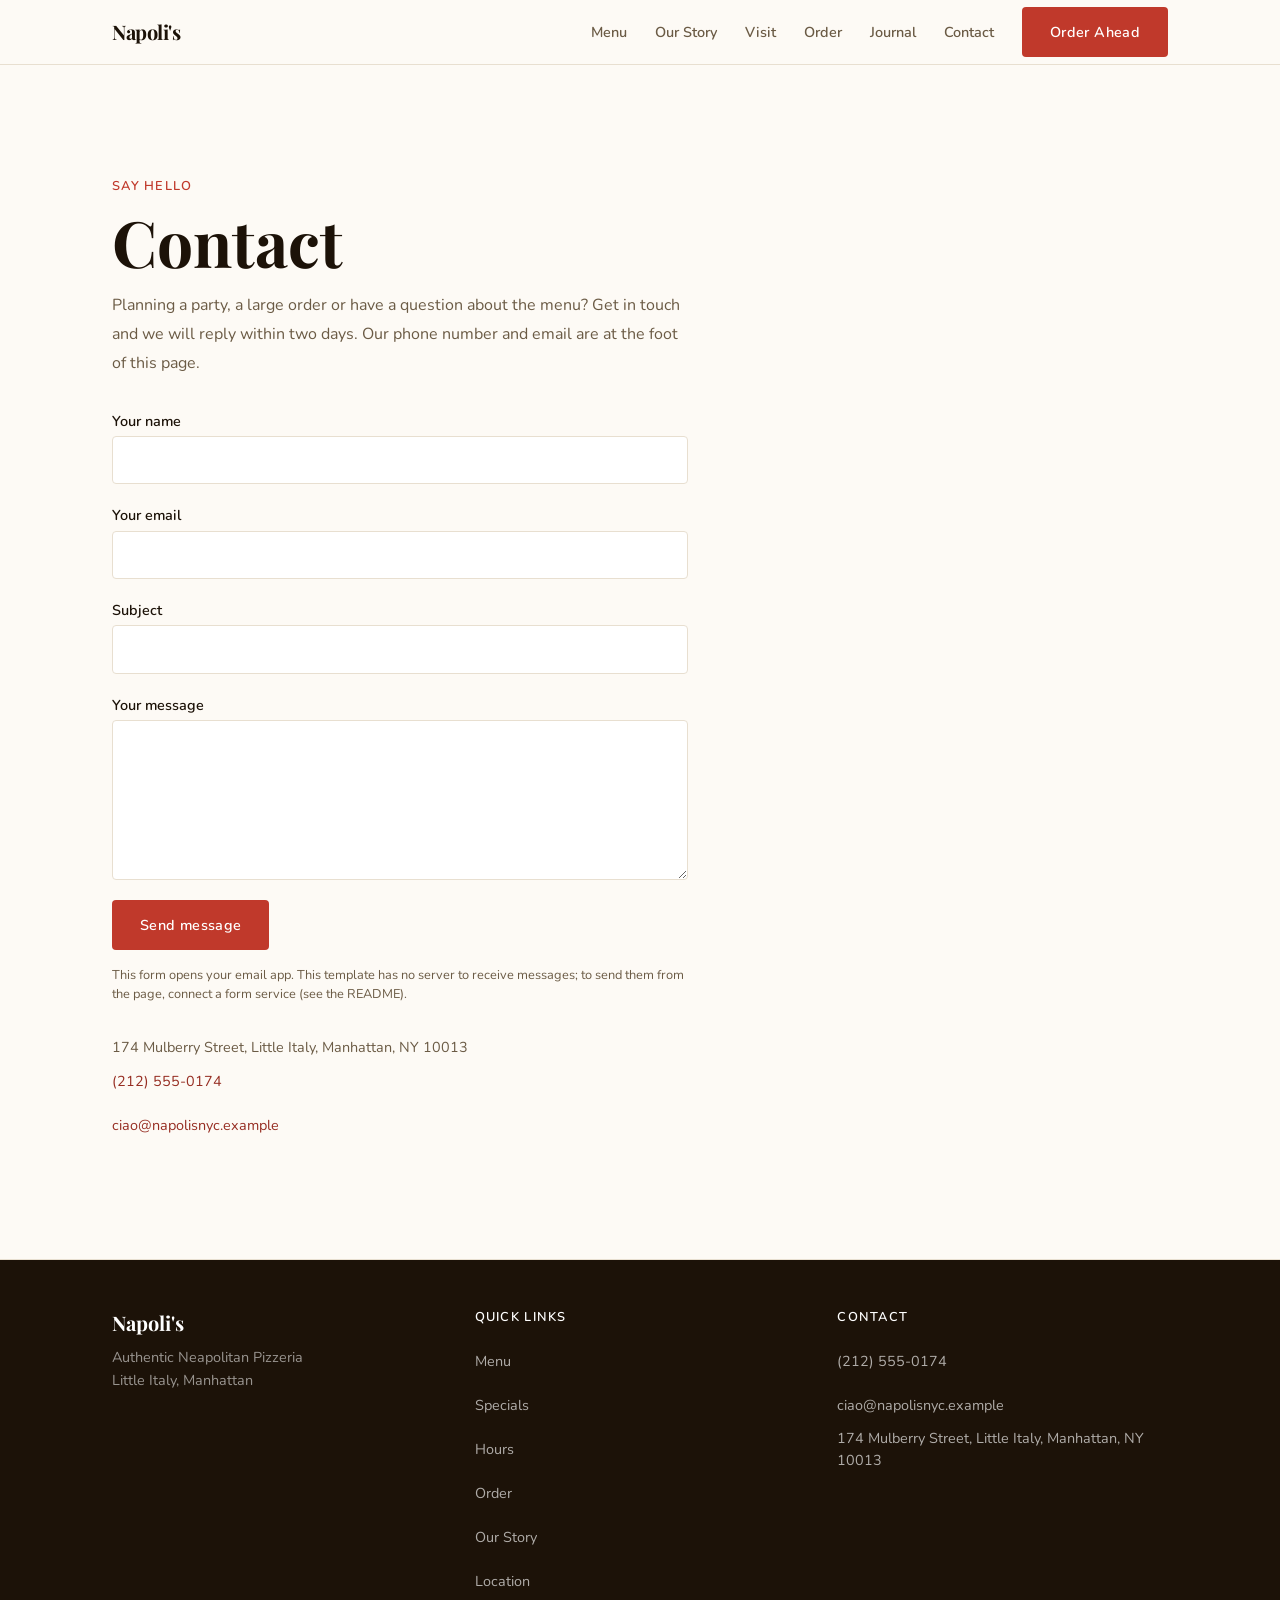
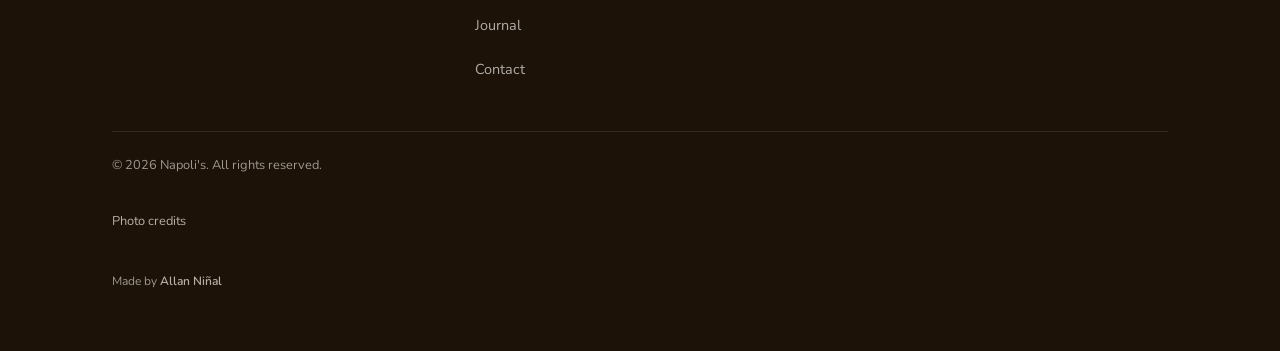
==== commit 9347b8d7: "1.0.1: Demo email addresses now end in .example, so none can reach a real business. Social links go " ====
--- a/contact/index.html
+++ b/contact/index.html
@@ -1,15 +1,15 @@
-<!DOCTYPE html><html lang="en" class="scroll-smooth" id="top"> <head><meta charset="utf-8"><meta name="viewport" content="width=device-width, initial-scale=1, viewport-fit=cover"><meta name="theme-color" content="#FDFAF5"><meta name="color-scheme" content="light"><title>Contact — Napoli&#39;s</title><meta name="description" content="Write to Napoli's: a party, a large order or a question about the menu."><meta name="author" content="Marco Russo"><link rel="canonical" href="https://example.com/contact/"><meta property="og:title" content="Contact — Napoli's"><meta property="og:description" content="Write to Napoli's: a party, a large order or a question about the menu."><meta property="og:url" content="https://example.com/contact/"><meta property="og:type" content="website"><meta property="og:site_name" content="Napoli's"><meta property="og:locale" content="en_US"><meta property="og:image" content="https://example.com/og-image.png"><meta property="og:image:type" content="image/png"><meta property="og:image:width" content="1200"><meta property="og:image:height" content="630"><meta property="og:image:alt" content="Napoli's — Authentic Neapolitan Pizzeria in Little Italy, Manhattan"><meta name="twitter:card" content="summary_large_image"><meta name="twitter:title" content="Contact — Napoli's"><meta name="twitter:description" content="Write to Napoli's: a party, a large order or a question about the menu."><meta name="twitter:image" content="https://example.com/og-image.png"><meta name="twitter:image:alt" content="Napoli's — Authentic Neapolitan Pizzeria in Little Italy, Manhattan"><link rel="icon" href="../favicon.svg" type="image/svg+xml"><link rel="apple-touch-icon" href="../favicon.svg"><script type="application/ld+json">{"@context":"https://schema.org","@type":"BreadcrumbList","itemListElement":[{"@type":"ListItem","position":1,"name":"Home","item":"https://example.com/"},{"@type":"ListItem","position":2,"name":"Contact","item":"https://example.com/contact/"}]}</script><link rel="stylesheet" href="../assets/index.D8tE88VY.css"></head> <body class="min-h-screen flex flex-col antialiased bg-bg text-text"> <header class="sticky top-0 z-50 bg-bg border-b border-border" style="backdrop-filter: blur(8px); background-color: rgba(253,250,245,0.95);" data-astro-cid-ctg3m53h> <div class="container-x" data-astro-cid-ctg3m53h> <div class="flex items-center justify-between h-16 gap-4" data-astro-cid-ctg3m53h> <!-- Logo / Name --> <a href="../index.html" class="font-display font-bold text-xl text-text tracking-tight hover:text-accent transition-colors inline-flex items-center" style="min-height:44px;" aria-label="Napoli's — home" data-astro-cid-ctg3m53h> Napoli&#39;s </a> <!-- Desktop nav --> <nav class="hidden lg:flex items-center gap-1" aria-label="Main navigation" data-astro-cid-ctg3m53h> <a href="../menu/index.html" class="nav-link px-3 py-2 text-sm font-sans font-semibold text-text-muted hover:text-accent transition-colors rounded" data-astro-cid-ctg3m53h>Menu</a><a href="../index.html#story" class="nav-link px-3 py-2 text-sm font-sans font-semibold text-text-muted hover:text-accent transition-colors rounded" data-astro-cid-ctg3m53h>Our Story</a><a href="../index.html#hours" class="nav-link px-3 py-2 text-sm font-sans font-semibold text-text-muted hover:text-accent transition-colors rounded" data-astro-cid-ctg3m53h>Visit</a><a href="../index.html#order" class="nav-link px-3 py-2 text-sm font-sans font-semibold text-text-muted hover:text-accent transition-colors rounded" data-astro-cid-ctg3m53h>Order</a><a href="../journal/index.html" class="nav-link px-3 py-2 text-sm font-sans font-semibold text-text-muted hover:text-accent transition-colors rounded" data-astro-cid-ctg3m53h>Journal</a><a href="./index.html" class="nav-link px-3 py-2 text-sm font-sans font-semibold text-text-muted hover:text-accent transition-colors rounded" data-astro-cid-ctg3m53h>Contact</a> <a href="../index.html#order" class="btn-primary ml-3 text-sm" style="min-height:44px;" data-astro-cid-ctg3m53h>Order Online</a> </nav> <!-- Phone: menu (no JavaScript) --> <details class="mobile-menu lg:hidden" data-astro-cid-ctg3m53h> <summary aria-label="Menu" data-astro-cid-ctg3m53h>Menu</summary> <nav aria-label="Mobile navigation" data-astro-cid-ctg3m53h> <a href="../menu/index.html" data-astro-cid-ctg3m53h>Menu</a><a href="../index.html#story" data-astro-cid-ctg3m53h>Our Story</a><a href="../index.html#hours" data-astro-cid-ctg3m53h>Visit</a><a href="../index.html#order" data-astro-cid-ctg3m53h>Order</a><a href="../journal/index.html" data-astro-cid-ctg3m53h>Journal</a><a href="./index.html" data-astro-cid-ctg3m53h>Contact</a> <a href="../index.html#order" class="mobile-menu__cta" data-astro-cid-ctg3m53h>Order Online</a> </nav> </details> </div> </div> </header>  <main class="flex-1">  <section class="container-x section-gap" aria-labelledby="contact-heading"> <div class="max-w-xl"> <p class="label-eyebrow mb-3">Say hello</p> <h1 id="contact-heading" class="font-display font-bold text-text" style="font-size: clamp(2.5rem, 6vw, 4rem); line-height: 1.05;">Contact</h1> <p class="mt-4 text-base text-text-muted" style="line-height: 1.8;">Planning a party, a large order or have a question about the menu? Get in touch and we will reply within two days. Our phone number and email are at the foot of this page.</p> <!--
+<!DOCTYPE html><html lang="en" class="scroll-smooth" id="top"> <head><meta charset="utf-8"><meta name="viewport" content="width=device-width, initial-scale=1, viewport-fit=cover"><meta name="theme-color" content="#FDFAF5"><meta name="color-scheme" content="light"><title>Contact — Napoli&#39;s</title><meta name="description" content="Write to Napoli's: a party, a large order or a question about the menu."><meta name="author" content="Marco Russo"><link rel="canonical" href="https://example.com/contact/"><meta property="og:title" content="Contact — Napoli's"><meta property="og:description" content="Write to Napoli's: a party, a large order or a question about the menu."><meta property="og:url" content="https://example.com/contact/"><meta property="og:type" content="website"><meta property="og:site_name" content="Napoli's"><meta property="og:locale" content="en_US"><meta property="og:image" content="https://example.com/og-image.png"><meta property="og:image:type" content="image/png"><meta property="og:image:width" content="1200"><meta property="og:image:height" content="630"><meta property="og:image:alt" content="Napoli's — Authentic Neapolitan Pizzeria in Little Italy, Manhattan"><meta name="twitter:card" content="summary_large_image"><meta name="twitter:title" content="Contact — Napoli's"><meta name="twitter:description" content="Write to Napoli's: a party, a large order or a question about the menu."><meta name="twitter:image" content="https://example.com/og-image.png"><meta name="twitter:image:alt" content="Napoli's — Authentic Neapolitan Pizzeria in Little Italy, Manhattan"><link rel="icon" href="../favicon.svg" type="image/svg+xml"><link rel="apple-touch-icon" href="../favicon.svg"><script type="application/ld+json">{"@context":"https://schema.org","@type":"BreadcrumbList","itemListElement":[{"@type":"ListItem","position":1,"name":"Home","item":"https://example.com/"},{"@type":"ListItem","position":2,"name":"Contact","item":"https://example.com/contact/"}]}</script><link rel="stylesheet" href="../assets/index.D8tE88VY.css"></head> <body class="min-h-screen flex flex-col antialiased bg-bg text-text"> <header class="sticky top-0 z-50 bg-bg border-b border-border" style="backdrop-filter: blur(8px); background-color: rgba(253,250,245,0.95);" data-astro-cid-ctg3m53h> <div class="container-x" data-astro-cid-ctg3m53h> <div class="flex items-center justify-between h-16 gap-4" data-astro-cid-ctg3m53h> <!-- Logo / Name --> <a href="../index.html" class="font-display font-bold text-xl text-text tracking-tight hover:text-accent transition-colors inline-flex items-center" style="min-height:44px;" aria-label="Napoli's — home" data-astro-cid-ctg3m53h> Napoli&#39;s </a> <!-- Desktop nav --> <nav class="hidden lg:flex items-center gap-1" aria-label="Main navigation" data-astro-cid-ctg3m53h> <a href="../menu/index.html" class="nav-link px-3 py-2 text-sm font-sans font-semibold text-text-muted hover:text-accent transition-colors rounded" data-astro-cid-ctg3m53h>Menu</a><a href="../index.html#story" class="nav-link px-3 py-2 text-sm font-sans font-semibold text-text-muted hover:text-accent transition-colors rounded" data-astro-cid-ctg3m53h>Our Story</a><a href="../index.html#hours" class="nav-link px-3 py-2 text-sm font-sans font-semibold text-text-muted hover:text-accent transition-colors rounded" data-astro-cid-ctg3m53h>Visit</a><a href="../index.html#order" class="nav-link px-3 py-2 text-sm font-sans font-semibold text-text-muted hover:text-accent transition-colors rounded" data-astro-cid-ctg3m53h>Order</a><a href="../journal/index.html" class="nav-link px-3 py-2 text-sm font-sans font-semibold text-text-muted hover:text-accent transition-colors rounded" data-astro-cid-ctg3m53h>Journal</a><a href="./index.html" class="nav-link px-3 py-2 text-sm font-sans font-semibold text-text-muted hover:text-accent transition-colors rounded" data-astro-cid-ctg3m53h>Contact</a> <a href="../index.html#order" class="btn-primary ml-3 text-sm" style="min-height:44px;" data-astro-cid-ctg3m53h>Order Ahead</a> </nav> <!-- Phone: menu (no JavaScript) --> <details class="mobile-menu lg:hidden" data-astro-cid-ctg3m53h> <summary aria-label="Menu" data-astro-cid-ctg3m53h>Menu</summary> <nav aria-label="Mobile navigation" data-astro-cid-ctg3m53h> <a href="../menu/index.html" data-astro-cid-ctg3m53h>Menu</a><a href="../index.html#story" data-astro-cid-ctg3m53h>Our Story</a><a href="../index.html#hours" data-astro-cid-ctg3m53h>Visit</a><a href="../index.html#order" data-astro-cid-ctg3m53h>Order</a><a href="../journal/index.html" data-astro-cid-ctg3m53h>Journal</a><a href="./index.html" data-astro-cid-ctg3m53h>Contact</a> <a href="../index.html#order" class="mobile-menu__cta" data-astro-cid-ctg3m53h>Order Ahead</a> </nav> </details> </div> </div> </header>  <main class="flex-1">  <section class="container-x section-gap" aria-labelledby="contact-heading"> <div class="max-w-xl"> <p class="label-eyebrow mb-3">Say hello</p> <h1 id="contact-heading" class="font-display font-bold text-text" style="font-size: clamp(2.5rem, 6vw, 4rem); line-height: 1.05;">Contact</h1> <p class="mt-4 text-base text-text-muted" style="line-height: 1.8;">Planning a party, a large order or have a question about the menu? Get in touch and we will reply within two days. Our phone number and email are at the foot of this page.</p> <!--
         No back end. This form opens the visitor's email app, addressed to the
         address below. To send messages from the page itself, point `action` at a
         form service (Formspree, Formspark, Web3Forms, Netlify Forms...), remove
         enctype, and set method="post" as that service describes.
-      --> <form action="mailto:ciao@napolisnyc.com" method="post" enctype="text/plain" class="mt-8 grid gap-5"> <label class="grid gap-1 text-sm font-semibold text-text">Your name
+      --> <form action="mailto:ciao@napolisnyc.example" method="post" enctype="text/plain" class="mt-8 grid gap-5"> <label class="grid gap-1 text-sm font-semibold text-text">Your name
 <input type="text" name="name" required autocomplete="name" class="form-input" style="min-height: 44px;"> </label> <label class="grid gap-1 text-sm font-semibold text-text">Your email
 <input type="email" name="email" required autocomplete="email" class="form-input" style="min-height: 44px;"> </label> <label class="grid gap-1 text-sm font-semibold text-text">Subject
 <input type="text" name="subject" class="form-input" style="min-height: 44px;"> </label> <label class="grid gap-1 text-sm font-semibold text-text">Your message
 <textarea name="message" rows="6" required class="form-input"></textarea> </label> <div><button type="submit" class="btn-primary" style="min-height: 44px;">Send message</button></div> </form> <p class="mt-4 text-xs text-text-muted">
 This form opens your email app. This template has no server to receive messages; to send them from the page, connect a form service (see the README).
-</p> <address class="not-italic mt-8 text-sm text-text-muted"> 174 Mulberry Street, Little Italy, Manhattan, NY 10013<br> <a href="tel:2125550174" class="text-accent-dark" style="display: inline-flex; align-items: center; min-height: 44px;">(212) 555-0174</a><br> <a href="mailto:ciao@napolisnyc.com" class="text-accent-dark" style="display: inline-flex; align-items: center; min-height: 44px;">ciao@napolisnyc.com</a> </address> </div> </section>  </main> <footer class="bg-text py-12 border-t border-border" style="background-color:#1C1208;" data-astro-cid-gcn2mc3v> <div class="container-x" data-astro-cid-gcn2mc3v> <div class="grid sm:grid-cols-3 gap-8 mb-10" data-astro-cid-gcn2mc3v> <!-- Brand --> <div data-astro-cid-gcn2mc3v> <p class="font-display font-bold text-xl mb-2" style="color:#FFFFFF;" data-astro-cid-gcn2mc3v>Napoli&#39;s</p> <p class="font-sans text-sm leading-relaxed" style="color:rgba(255,255,255,0.55);" data-astro-cid-gcn2mc3v> Authentic Neapolitan Pizzeria<br data-astro-cid-gcn2mc3v> Little Italy, Manhattan </p> </div> <!-- Quick links --> <nav aria-label="Footer navigation" data-astro-cid-gcn2mc3v> <p class="font-sans text-xs font-semibold uppercase tracking-widest mb-3" style="color:#FFFFFF;" data-astro-cid-gcn2mc3v>Quick Links</p> <ul data-astro-cid-gcn2mc3v> <li data-astro-cid-gcn2mc3v> <a href="../menu/index.html" class="font-sans text-sm hover:text-accent transition-colors" style="color:rgba(255,255,255,0.65);display:flex;align-items:center;min-height:44px;" data-astro-cid-gcn2mc3v> Menu </a> </li><li data-astro-cid-gcn2mc3v> <a href="../index.html#specials" class="font-sans text-sm hover:text-accent transition-colors" style="color:rgba(255,255,255,0.65);display:flex;align-items:center;min-height:44px;" data-astro-cid-gcn2mc3v> Specials </a> </li><li data-astro-cid-gcn2mc3v> <a href="../index.html#hours" class="font-sans text-sm hover:text-accent transition-colors" style="color:rgba(255,255,255,0.65);display:flex;align-items:center;min-height:44px;" data-astro-cid-gcn2mc3v> Hours </a> </li><li data-astro-cid-gcn2mc3v> <a href="../index.html#order" class="font-sans text-sm hover:text-accent transition-colors" style="color:rgba(255,255,255,0.65);display:flex;align-items:center;min-height:44px;" data-astro-cid-gcn2mc3v> Order </a> </li><li data-astro-cid-gcn2mc3v> <a href="../index.html#story" class="font-sans text-sm hover:text-accent transition-colors" style="color:rgba(255,255,255,0.65);display:flex;align-items:center;min-height:44px;" data-astro-cid-gcn2mc3v> Our Story </a> </li><li data-astro-cid-gcn2mc3v> <a href="../index.html#location" class="font-sans text-sm hover:text-accent transition-colors" style="color:rgba(255,255,255,0.65);display:flex;align-items:center;min-height:44px;" data-astro-cid-gcn2mc3v> Location </a> </li><li data-astro-cid-gcn2mc3v> <a href="../journal/index.html" class="font-sans text-sm hover:text-accent transition-colors" style="color:rgba(255,255,255,0.65);display:flex;align-items:center;min-height:44px;" data-astro-cid-gcn2mc3v> Journal </a> </li><li data-astro-cid-gcn2mc3v> <a href="./index.html" class="font-sans text-sm hover:text-accent transition-colors" style="color:rgba(255,255,255,0.65);display:flex;align-items:center;min-height:44px;" data-astro-cid-gcn2mc3v> Contact </a> </li> </ul> </nav> <!-- Contact --> <div data-astro-cid-gcn2mc3v> <p class="font-sans text-xs font-semibold uppercase tracking-widest mb-3" style="color:#FFFFFF;" data-astro-cid-gcn2mc3v>Contact</p> <ul data-astro-cid-gcn2mc3v> <li data-astro-cid-gcn2mc3v> <a href="tel:2125550174" class="font-sans text-sm hover:text-accent transition-colors" style="color:rgba(255,255,255,0.65);display:flex;align-items:center;min-height:44px;" data-astro-cid-gcn2mc3v> (212) 555-0174 </a> </li> <li data-astro-cid-gcn2mc3v> <a href="mailto:ciao@napolisnyc.com" class="font-sans text-sm hover:text-accent transition-colors" style="color:rgba(255,255,255,0.65);display:flex;align-items:center;min-height:44px;" data-astro-cid-gcn2mc3v> ciao@napolisnyc.com </a> </li> <li data-astro-cid-gcn2mc3v> <a href="https://maps.google.com/?q=174+Mulberry+Street+New+York+NY+10013" class="font-sans text-sm hover:text-accent transition-colors" style="color:rgba(255,255,255,0.65);display:flex;align-items:center;min-height:44px;" target="_blank" rel="noopener noreferrer" data-astro-cid-gcn2mc3v> 174 Mulberry Street, Little Italy, Manhattan, NY 10013 </a> </li> </ul> </div> </div> <div class="border-t pt-6 flex flex-col sm:flex-row items-center justify-between gap-4" style="border-color:rgba(255,255,255,0.1);" data-astro-cid-gcn2mc3v> <p class="font-sans text-xs" style="color:#9E9890;" data-astro-cid-gcn2mc3v>
+</p> <address class="not-italic mt-8 text-sm text-text-muted"> 174 Mulberry Street, Little Italy, Manhattan, NY 10013<br> <a href="tel:2125550174" class="text-accent-dark" style="display: inline-flex; align-items: center; min-height: 44px;">(212) 555-0174</a><br> <a href="mailto:ciao@napolisnyc.example" class="text-accent-dark" style="display: inline-flex; align-items: center; min-height: 44px;">ciao@napolisnyc.example</a> </address> </div> </section>  </main> <footer class="bg-text py-12 border-t border-border" style="background-color:#1C1208;" data-astro-cid-gcn2mc3v> <div class="container-x" data-astro-cid-gcn2mc3v> <div class="grid sm:grid-cols-3 gap-8 mb-10" data-astro-cid-gcn2mc3v> <!-- Brand --> <div data-astro-cid-gcn2mc3v> <p class="font-display font-bold text-xl mb-2" style="color:#FFFFFF;" data-astro-cid-gcn2mc3v>Napoli&#39;s</p> <p class="font-sans text-sm leading-relaxed" style="color:rgba(255,255,255,0.55);" data-astro-cid-gcn2mc3v> Authentic Neapolitan Pizzeria<br data-astro-cid-gcn2mc3v> Little Italy, Manhattan </p> </div> <!-- Quick links --> <nav aria-label="Footer navigation" data-astro-cid-gcn2mc3v> <p class="font-sans text-xs font-semibold uppercase tracking-widest mb-3" style="color:#FFFFFF;" data-astro-cid-gcn2mc3v>Quick Links</p> <ul data-astro-cid-gcn2mc3v> <li data-astro-cid-gcn2mc3v> <a href="../menu/index.html" class="font-sans text-sm hover:text-accent transition-colors" style="color:rgba(255,255,255,0.65);display:flex;align-items:center;min-height:44px;" data-astro-cid-gcn2mc3v> Menu </a> </li><li data-astro-cid-gcn2mc3v> <a href="../index.html#specials" class="font-sans text-sm hover:text-accent transition-colors" style="color:rgba(255,255,255,0.65);display:flex;align-items:center;min-height:44px;" data-astro-cid-gcn2mc3v> Specials </a> </li><li data-astro-cid-gcn2mc3v> <a href="../index.html#hours" class="font-sans text-sm hover:text-accent transition-colors" style="color:rgba(255,255,255,0.65);display:flex;align-items:center;min-height:44px;" data-astro-cid-gcn2mc3v> Hours </a> </li><li data-astro-cid-gcn2mc3v> <a href="../index.html#order" class="font-sans text-sm hover:text-accent transition-colors" style="color:rgba(255,255,255,0.65);display:flex;align-items:center;min-height:44px;" data-astro-cid-gcn2mc3v> Order </a> </li><li data-astro-cid-gcn2mc3v> <a href="../index.html#story" class="font-sans text-sm hover:text-accent transition-colors" style="color:rgba(255,255,255,0.65);display:flex;align-items:center;min-height:44px;" data-astro-cid-gcn2mc3v> Our Story </a> </li><li data-astro-cid-gcn2mc3v> <a href="../index.html#location" class="font-sans text-sm hover:text-accent transition-colors" style="color:rgba(255,255,255,0.65);display:flex;align-items:center;min-height:44px;" data-astro-cid-gcn2mc3v> Location </a> </li><li data-astro-cid-gcn2mc3v> <a href="../journal/index.html" class="font-sans text-sm hover:text-accent transition-colors" style="color:rgba(255,255,255,0.65);display:flex;align-items:center;min-height:44px;" data-astro-cid-gcn2mc3v> Journal </a> </li><li data-astro-cid-gcn2mc3v> <a href="./index.html" class="font-sans text-sm hover:text-accent transition-colors" style="color:rgba(255,255,255,0.65);display:flex;align-items:center;min-height:44px;" data-astro-cid-gcn2mc3v> Contact </a> </li> </ul> </nav> <!-- Contact --> <div data-astro-cid-gcn2mc3v> <p class="font-sans text-xs font-semibold uppercase tracking-widest mb-3" style="color:#FFFFFF;" data-astro-cid-gcn2mc3v>Contact</p> <ul data-astro-cid-gcn2mc3v> <li data-astro-cid-gcn2mc3v> <a href="tel:2125550174" class="font-sans text-sm hover:text-accent transition-colors" style="color:rgba(255,255,255,0.65);display:flex;align-items:center;min-height:44px;" data-astro-cid-gcn2mc3v> (212) 555-0174 </a> </li> <li data-astro-cid-gcn2mc3v> <a href="mailto:ciao@napolisnyc.example" class="font-sans text-sm hover:text-accent transition-colors" style="color:rgba(255,255,255,0.65);display:flex;align-items:center;min-height:44px;" data-astro-cid-gcn2mc3v> ciao@napolisnyc.example </a> </li> <li data-astro-cid-gcn2mc3v> <a href="https://maps.google.com/?q=174+Mulberry+Street+New+York+NY+10013" class="font-sans text-sm hover:text-accent transition-colors" style="color:rgba(255,255,255,0.65);display:flex;align-items:center;min-height:44px;" target="_blank" rel="noopener noreferrer" data-astro-cid-gcn2mc3v> 174 Mulberry Street, Little Italy, Manhattan, NY 10013 </a> </li> </ul> </div> </div> <div class="border-t pt-6 flex flex-col sm:flex-row items-center justify-between gap-4" style="border-color:rgba(255,255,255,0.1);" data-astro-cid-gcn2mc3v> <p class="font-sans text-xs" style="color:#9E9890;" data-astro-cid-gcn2mc3v>
 &copy; 2026 Napoli&#39;s. All rights reserved.
 </p> </div> <!-- Photo credits. Required while you use the demo photos (Unsplash asks for
          the photographer and a link). Delete this whole <details> block once you
